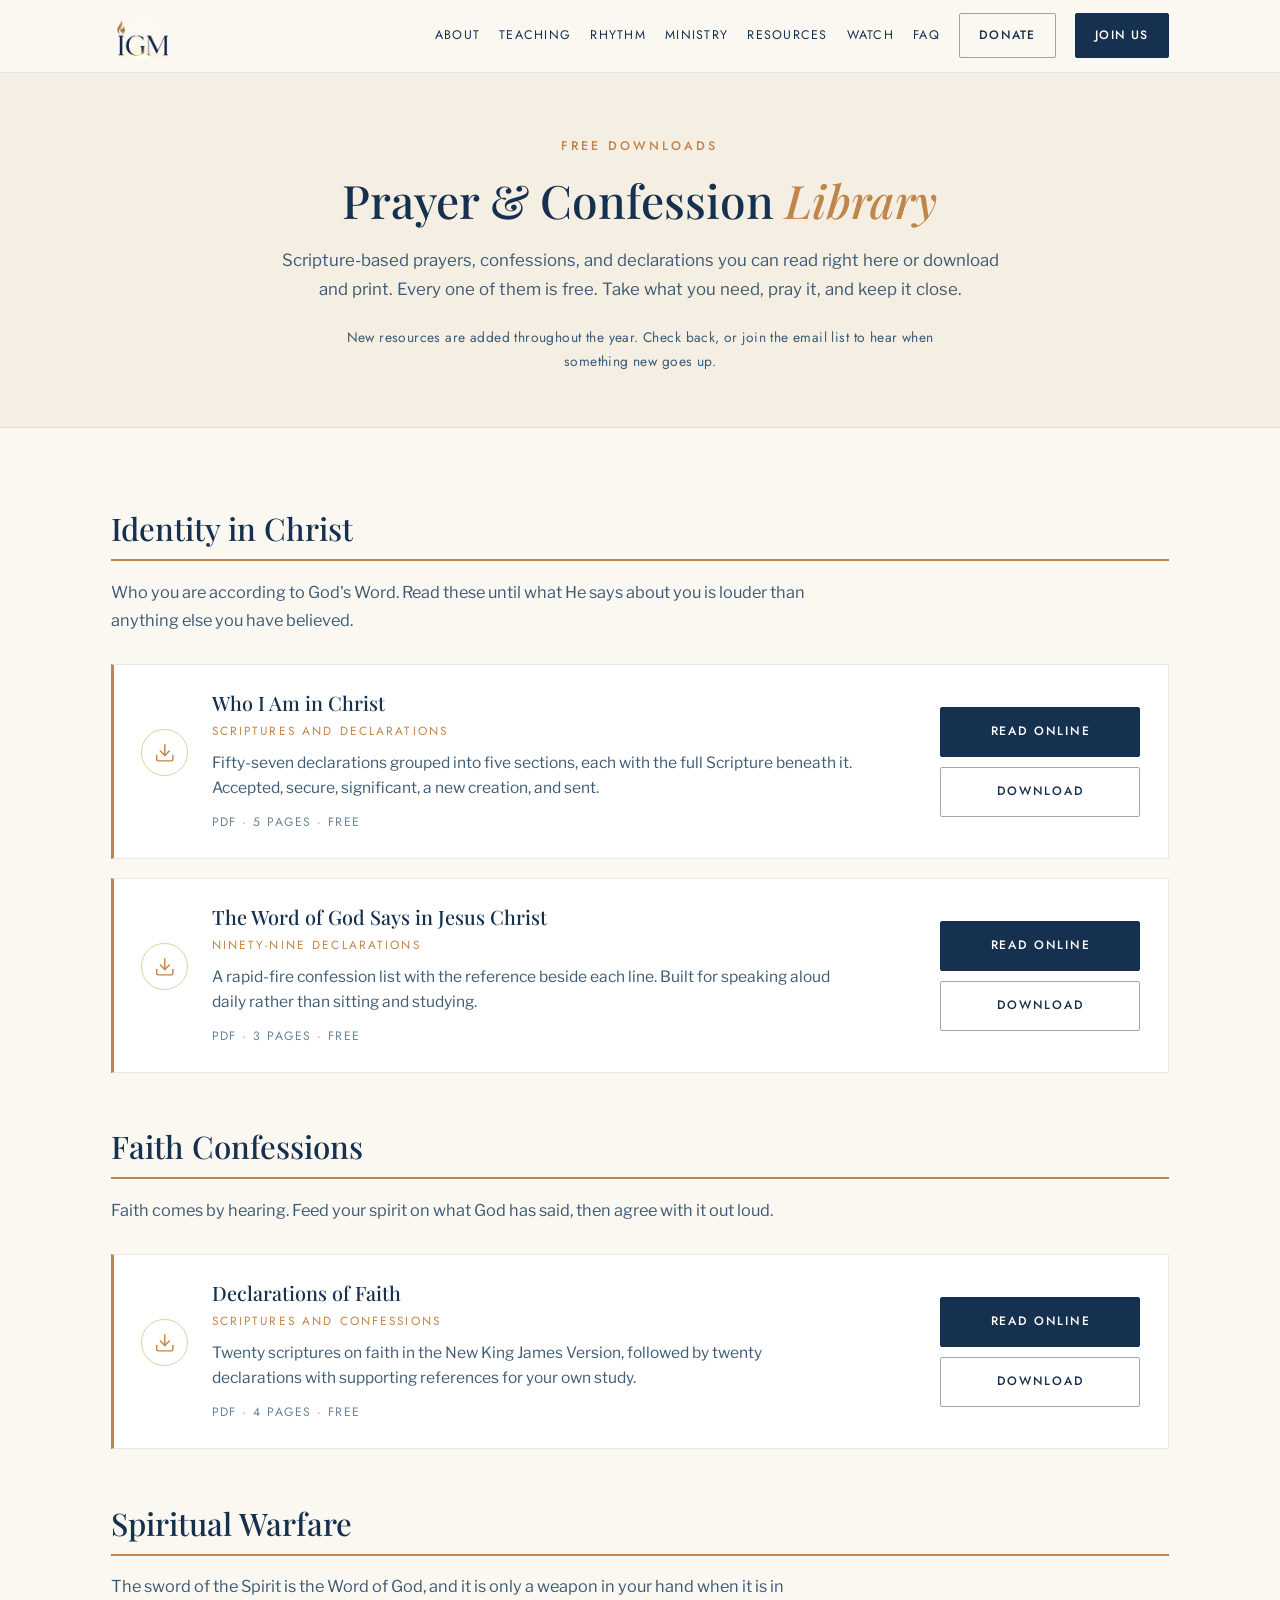
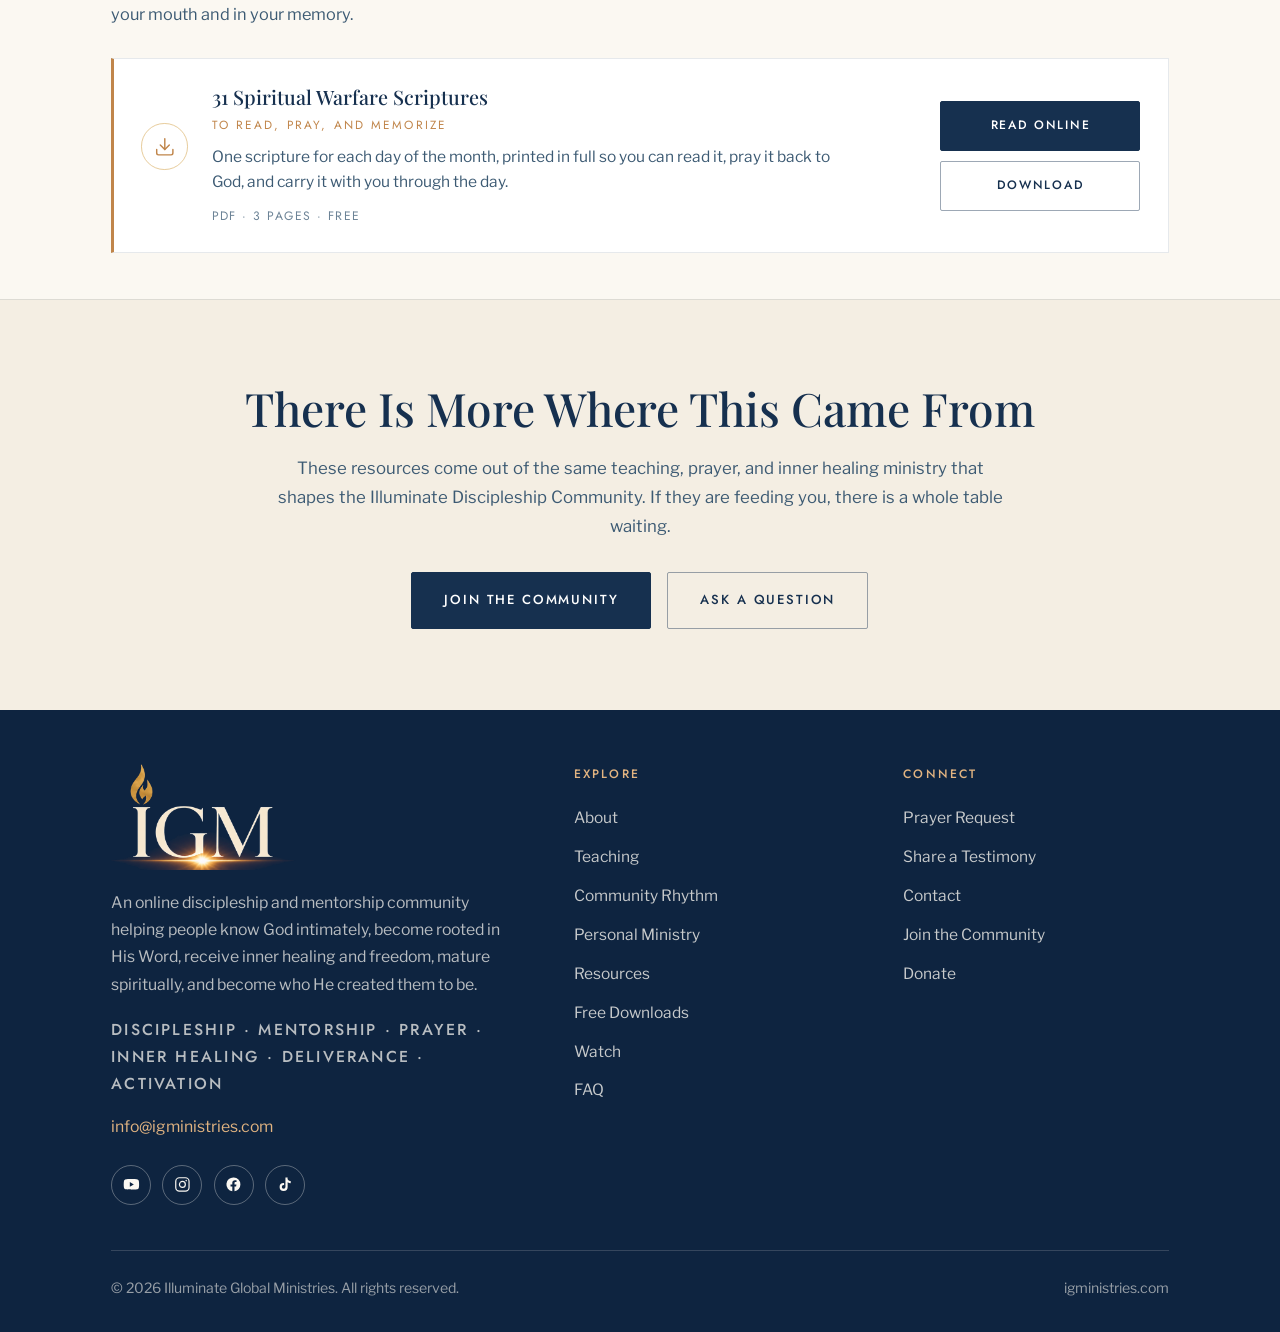
==== resources.html @ cb5f67dc "Add files via upload" ====
<!DOCTYPE html>
<html lang="en">
<head>
<meta charset="utf-8">
<meta name="viewport" content="width=device-width, initial-scale=1">

<title>Free Downloads | Prayer &amp; Confession Library | Illuminate Global Ministries</title>
<meta name="description" content="Free scripture-based prayers, confessions, and declarations you can read online or download and print. Identity in Christ, faith confessions, and spiritual warfare.">
<meta name="author" content="Illuminate Global Ministries">
<link rel="canonical" href="https://igministries.com/resources.html">
<meta name="theme-color" content="#16304F">

<meta property="og:type" content="website">
<meta property="og:site_name" content="Illuminate Global Ministries">
<meta property="og:url" content="https://igministries.com/resources.html">
<meta property="og:title" content="Free Downloads | Prayer &amp; Confession Library">
<meta property="og:description" content="Free scripture-based prayers, confessions, and declarations you can read online or download and print.">
<meta property="og:image" content="https://igministries.com/assets/og-image.png">
<meta property="og:image:width" content="1200">
<meta property="og:image:height" content="630">
<meta property="og:locale" content="en_US">

<meta name="twitter:card" content="summary_large_image">
<meta name="twitter:title" content="Free Downloads | Illuminate Global Ministries">
<meta name="twitter:description" content="Free scripture-based prayers, confessions, and declarations.">
<meta name="twitter:image" content="https://igministries.com/assets/og-image.png">

<link rel="icon" href="assets/favicon.png" sizes="32x32">
<link rel="icon" href="assets/favicon-512.png" sizes="512x512">
<link rel="apple-touch-icon" href="assets/apple-touch-icon.png">

<link rel="preconnect" href="https://fonts.googleapis.com">
<link rel="preconnect" href="https://fonts.gstatic.com" crossorigin>
<link href="https://fonts.googleapis.com/css2?family=Playfair+Display:ital,wght@0,500;0,600;1,500;1,600&family=Jost:wght@400;500&family=Libre+Franklin:ital,wght@0,300;0,400;0,500;0,600;1,400&display=swap" rel="stylesheet">
<link rel="stylesheet" href="styles.css">
</head>
<body>

<!-- ===================== ICON SPRITE ===================== -->
<svg width="0" height="0" style="position:absolute" aria-hidden="true" focusable="false">
  <defs>
    <g id="i-book" fill="none" stroke="currentColor" stroke-width="1.6" stroke-linecap="round" stroke-linejoin="round">
      <path d="M2 3h6a4 4 0 0 1 4 4v14a3 3 0 0 0-3-3H2z"/><path d="M22 3h-6a4 4 0 0 0-4 4v14a3 3 0 0 1 3-3h7z"/>
    </g>
    <g id="i-users" fill="none" stroke="currentColor" stroke-width="1.6" stroke-linecap="round" stroke-linejoin="round">
      <path d="M16 21v-2a4 4 0 0 0-4-4H6a4 4 0 0 0-4 4v2"/><circle cx="9" cy="7" r="4"/>
      <path d="M22 21v-2a4 4 0 0 0-3-3.87"/><path d="M16 3.13a4 4 0 0 1 0 7.75"/>
    </g>
    <g id="i-hands" fill="none" stroke="currentColor" stroke-width="1.6" stroke-linecap="round" stroke-linejoin="round">
      <path d="M11 22V9a2 2 0 0 0-4 0v5"/><path d="M13 22V9a2 2 0 0 1 4 0v5"/>
      <path d="M7 14l-2.2 2.2a2 2 0 0 0 0 2.83L7 21"/><path d="M17 14l2.2 2.2a2 2 0 0 1 0 2.83L17 21"/>
      <path d="M12 7V2"/>
    </g>
    <g id="i-heart" fill="none" stroke="currentColor" stroke-width="1.6" stroke-linecap="round" stroke-linejoin="round">
      <path d="M19 14c1.49-1.46 3-3.21 3-5.5A5.5 5.5 0 0 0 16.5 3c-1.76 0-3 .5-4.5 2-1.5-1.5-2.74-2-4.5-2A5.5 5.5 0 0 0 2 8.5c0 2.3 1.5 4.05 3 5.5l7 7Z"/>
    </g>
    <g id="i-shield" fill="none" stroke="currentColor" stroke-width="1.6" stroke-linecap="round" stroke-linejoin="round">
      <path d="M20 13c0 5-3.5 7.5-8 9-4.5-1.5-8-4-8-9V6l8-3 8 3Z"/><path d="m9 12 2 2 4-4"/>
    </g>
    <g id="i-spark" fill="none" stroke="currentColor" stroke-width="1.6" stroke-linecap="round" stroke-linejoin="round">
      <path d="m12 3 2.2 6.3L21 12l-6.8 2.7L12 21l-2.2-6.3L3 12l6.8-2.7z"/>
    </g>
    <g id="i-compass" fill="none" stroke="currentColor" stroke-width="1.6" stroke-linecap="round" stroke-linejoin="round">
      <circle cx="12" cy="12" r="9"/><path d="m16.2 7.8-2.1 6.4-6.4 2.1 2.1-6.4z"/>
    </g>
    <g id="i-flag" fill="none" stroke="currentColor" stroke-width="1.6" stroke-linecap="round" stroke-linejoin="round">
      <path d="M4 21V4"/><path d="M4 5h11l-1.5 3.5L15 12H4z"/>
    </g>
    <g id="i-flame" fill="none" stroke="currentColor" stroke-width="1.6" stroke-linecap="round" stroke-linejoin="round">
      <path d="M8.5 14.5A2.5 2.5 0 0 0 11 12c0-1.4-.5-2-1-3-1.1-2.1-.2-4 2-6 .5 2.5 2 4.9 4 6.5 2 1.6 3 3.5 3 5.5a7 7 0 1 1-14 0c0-1.2.4-2.3 1-3a2.5 2.5 0 0 0 2.5 2.5z"/>
    </g>
    <g id="i-ear" fill="none" stroke="currentColor" stroke-width="1.6" stroke-linecap="round" stroke-linejoin="round">
      <path d="M6 8.5a6 6 0 0 1 12 0c0 3-2 4-3 5.5-.8 1.2-.5 3-2.5 3a2.5 2.5 0 0 1-2.5-2.5"/>
      <path d="M9 9a3 3 0 1 1 5 2.2"/><path d="M6 15v4a2 2 0 0 0 2 2"/>
    </g>
    <g id="i-crown" fill="none" stroke="currentColor" stroke-width="1.6" stroke-linecap="round" stroke-linejoin="round">
      <path d="M3 7l3.5 4L12 4l5.5 7L21 7v11H3z"/>
    </g>
    <g id="i-user" fill="none" stroke="currentColor" stroke-width="1.6" stroke-linecap="round" stroke-linejoin="round">
      <circle cx="12" cy="8" r="4"/><path d="M4.5 21a7.5 7.5 0 0 1 15 0"/>
    </g>
    <g id="i-mic" fill="none" stroke="currentColor" stroke-width="1.6" stroke-linecap="round" stroke-linejoin="round">
      <rect x="9" y="2" width="6" height="11" rx="3"/><path d="M5 10v1a7 7 0 0 0 14 0v-1"/><path d="M12 19v3"/>
    </g>
    <g id="i-pray" fill="none" stroke="currentColor" stroke-width="1.6" stroke-linecap="round" stroke-linejoin="round">
      <path d="M12 4c-1.1 1.3-2 2.5-2 4v6l-2.5 2.5a1.8 1.8 0 0 0 0 2.5l1.5 1.5H12z"/>
      <path d="M12 4c1.1 1.3 2 2.5 2 4v6l2.5 2.5a1.8 1.8 0 0 1 0 2.5L15 20.5h-3z"/>
    </g>
    <g id="i-heart-bandage" fill="none" stroke="currentColor" stroke-width="1.6" stroke-linecap="round" stroke-linejoin="round">
      <path d="M19 13.5c1.4-1.4 2.9-3.1 2.9-5.3A5.4 5.4 0 0 0 16.5 2.9c-1.7 0-2.9.5-4.5 2-1.6-1.5-2.8-2-4.5-2A5.4 5.4 0 0 0 2.1 8.2c0 2.2 1.5 3.9 2.9 5.3L12 20.4z"/>
      <rect x="7.7" y="8.6" width="8.6" height="4.4" rx="2.2" transform="rotate(-45 12 10.8)"/>
      <path d="M10.6 10.1v0M13.4 11.5v0M10.6 11.9v0M13.4 9.7v0"/>
    </g>
    <g id="i-chain-break" fill="none" stroke="currentColor" stroke-width="1.6" stroke-linecap="round" stroke-linejoin="round">
      <path d="m18.6 12.4 1.7-1.7a4.4 4.4 0 0 0-6.2-6.2l-1.7 1.7"/>
      <path d="m5.4 11.6-1.7 1.7a4.4 4.4 0 0 0 6.2 6.2l1.7-1.7"/>
      <path d="m8 2 1.4 2.4M2 8l2.4 1.4M16 22l-1.4-2.4M22 16l-2.4-1.4"/>
    </g>
    <g id="i-cross" fill="none" stroke="currentColor" stroke-width="1.8" stroke-linecap="round" stroke-linejoin="round">
      <path d="M12 2.5v19"/><path d="M6.5 8.5h11"/>
    </g>
    <g id="i-medal" fill="none" stroke="currentColor" stroke-width="1.6" stroke-linecap="round" stroke-linejoin="round">
      <circle cx="12" cy="15.5" r="5.3"/>
      <path d="M8.6 10.6 6 2.2l6 3 6-3-2.6 8.4"/>
      <path d="m12 13.2.9 1.9 2 .3-1.5 1.4.4 2-1.8-1-1.8 1 .4-2L9.1 15.4l2-.3z"/>
    </g>
    <g id="i-crown-person" fill="none" stroke="currentColor" stroke-width="1.6" stroke-linecap="round" stroke-linejoin="round">
      <path d="M7.5 4 9.75 6 12 2.6 14.25 6 16.5 4v3.6h-9z"/>
      <circle cx="12" cy="12.4" r="3"/>
      <path d="M5.6 21.5a6.4 6.4 0 0 1 12.8 0"/>
    </g>
    <g id="i-megaphone" fill="none" stroke="currentColor" stroke-width="1.6" stroke-linecap="round" stroke-linejoin="round">
      <path d="M3 10.5v3a1 1 0 0 0 1 1h3l7 4V5.5l-7 4H4a1 1 0 0 0-1 1z"/>
      <path d="M17.3 9.2a4 4 0 0 1 0 5.6"/>
      <path d="M20 6.4a7.6 7.6 0 0 1 0 11.2"/>
    </g>
    <g id="i-open-book" fill="none" stroke="currentColor" stroke-width="1.6" stroke-linecap="round" stroke-linejoin="round">
      <path d="M2.2 6.6c3.1-1.6 6.6-1.6 9.8 0 3.2-1.6 6.7-1.6 9.8 0v10.8c-3.1-1.6-6.6-1.6-9.8 0-3.2-1.6-6.7-1.6-9.8 0z"/>
      <path d="M12 6.6v10.8"/>
    </g>
    <g id="i-shield-plain" fill="none" stroke="currentColor" stroke-width="1.6" stroke-linecap="round" stroke-linejoin="round">
      <path d="M20 12.5c0 5-3.5 7.5-8 9-4.5-1.5-8-4-8-9V6l8-3 8 3z"/>
    </g>
    <g id="i-scales" fill="none" stroke="currentColor" stroke-width="1.6" stroke-linecap="round" stroke-linejoin="round">
      <path d="M12 3.2v17.6"/><path d="M7.5 20.8h9"/><path d="M4 7h16"/>
      <path d="M4 7 1.6 12.6a3.4 3.4 0 0 0 4.8 0z"/>
      <path d="M20 7l2.4 5.6a3.4 3.4 0 0 1-4.8 0z"/>
    </g>
    <g id="i-target" fill="none" stroke="currentColor" stroke-width="1.6" stroke-linecap="round" stroke-linejoin="round">
      <circle cx="12" cy="12" r="9"/><circle cx="12" cy="12" r="5"/><circle cx="12" cy="12" r="1.4"/>
    </g>
    <g id="i-grapes" fill="none" stroke="currentColor" stroke-width="1.5" stroke-linecap="round" stroke-linejoin="round">
      <path d="M12 8.6V4.4"/>
      <path d="M12.2 5c1.4-1.8 3.4-2.4 5.4-2-.2 2-1.4 3.6-3.4 4"/>
      <circle cx="8.6" cy="11.2" r="2.2"/><circle cx="15.4" cy="11.2" r="2.2"/>
      <circle cx="12" cy="11.2" r="2.2"/>
      <circle cx="10.3" cy="15" r="2.2"/><circle cx="13.7" cy="15" r="2.2"/>
      <circle cx="12" cy="18.7" r="2.2"/>
    </g>
    <g id="i-hands-heart" fill="none" stroke="currentColor" stroke-width="1.6" stroke-linecap="round" stroke-linejoin="round">
      <path d="M12 11.4 9.4 8.9a1.85 1.85 0 0 1 2.6-2.6 1.85 1.85 0 0 1 2.6 2.6z"/>
      <path d="M4 12.5a2 2 0 0 1 4 0v3"/><path d="M20 12.5a2 2 0 0 0-4 0v3"/>
      <path d="M4 12.5V16a5.5 5.5 0 0 0 5.5 5.5h5A5.5 5.5 0 0 0 20 16v-3.5"/>
    </g>
    <g id="i-kneel" fill="none" stroke="currentColor" stroke-width="1.6" stroke-linecap="round" stroke-linejoin="round">
      <circle cx="9.6" cy="5.2" r="2.3"/>
      <path d="M9.6 7.5c-1.8 0-3.2 1.4-3.2 3.2v2.6"/>
      <path d="M10.2 9.9c1.8.5 3.3 1.7 4.3 3.3"/>
      <path d="M6.4 13.3c-2.1 1-3.5 2.8-4 5h18"/>
    </g>
    <g id="i-clipboard" fill="none" stroke="currentColor" stroke-width="1.6" stroke-linecap="round" stroke-linejoin="round">
      <path d="M8.6 4H6.5a2 2 0 0 0-2 2v13.5a2 2 0 0 0 2 2h11a2 2 0 0 0 2-2V6a2 2 0 0 0-2-2h-2.1"/>
      <rect x="8.6" y="2.2" width="6.8" height="3.8" rx="1.2"/>
      <path d="M8.5 11h7M8.5 14.6h7M8.5 18.2h4"/>
    </g>
    <g id="i-arrow" fill="none" stroke="currentColor" stroke-width="1.7" stroke-linecap="round" stroke-linejoin="round">
      <path d="M3 12h16"/><path d="m13 6 6 6-6 6"/>
    </g>
    <g id="i-sun" fill="none" stroke="currentColor" stroke-width="1.6" stroke-linecap="round" stroke-linejoin="round">
      <circle cx="12" cy="12" r="4"/><path d="M12 2v2M12 20v2M4.9 4.9l1.4 1.4M17.7 17.7l1.4 1.4M2 12h2M20 12h2M4.9 19.1l1.4-1.4M17.7 6.3l1.4-1.4"/>
    </g>
    <g id="i-clock" fill="none" stroke="currentColor" stroke-width="1.6" stroke-linecap="round" stroke-linejoin="round">
      <circle cx="12" cy="12" r="9"/><path d="M12 7v5l3 2"/>
    </g>
    <g id="i-eye" fill="none" stroke="currentColor" stroke-width="1.6" stroke-linecap="round" stroke-linejoin="round">
      <path d="M2 12s3.6-6.5 10-6.5S22 12 22 12s-3.6 6.5-10 6.5S2 12 2 12z"/><circle cx="12" cy="12" r="2.8"/>
    </g>
    <g id="i-leaf" fill="none" stroke="currentColor" stroke-width="1.6" stroke-linecap="round" stroke-linejoin="round">
      <path d="M11 20A7 7 0 0 1 4 13c0-6 6-10 16-10 0 10-4 16-10 16z"/><path d="M4 21c2-6 5-9 9-11"/>
    </g>
    <g id="i-hand" fill="none" stroke="currentColor" stroke-width="1.6" stroke-linecap="round" stroke-linejoin="round">
      <path d="M18 11V6.5a1.75 1.75 0 0 0-3.5 0"/><path d="M14.5 10V4.5a1.75 1.75 0 0 0-3.5 0V10"/>
      <path d="M11 10.5V6a1.75 1.75 0 0 0-3.5 0v8"/>
      <path d="M18 8.5a1.75 1.75 0 0 1 3.5 0V14a8 8 0 0 1-8 8h-1.5c-2.5 0-4-.8-5.3-2.1l-3-3a1.8 1.8 0 0 1 2.5-2.5L7.5 16"/>
    </g>
    <g id="i-download" fill="none" stroke="currentColor" stroke-width="1.6" stroke-linecap="round" stroke-linejoin="round">
      <path d="M21 15v4a2 2 0 0 1-2 2H5a2 2 0 0 1-2-2v-4"/><path d="m7 10 5 5 5-5"/><path d="M12 15V3"/>
    </g>
    <g id="i-play-square" fill="none" stroke="currentColor" stroke-width="1.6" stroke-linecap="round" stroke-linejoin="round">
      <rect x="3" y="4" width="18" height="16" rx="2"/><path d="m10 9 5 3-5 3z"/>
    </g>
    <g id="i-send" fill="none" stroke="currentColor" stroke-width="1.6" stroke-linecap="round" stroke-linejoin="round">
      <path d="m22 2-7 20-4-9-9-4z"/><path d="M22 2 11 13"/>
    </g>
    <g id="i-check" fill="none" stroke="currentColor" stroke-width="2" stroke-linecap="round" stroke-linejoin="round">
      <path d="m4 12 5 5L20 6"/>
    </g>
    <path id="i-play" d="M8 5v14l11-7z" fill="currentColor"/>
    <path id="i-youtube" fill="currentColor" d="M23 12s0-3.6-.46-5.27a2.6 2.6 0 0 0-1.83-1.84C19.05 4.4 12 4.4 12 4.4s-7.05 0-8.71.49A2.6 2.6 0 0 0 1.46 6.73 27.4 27.4 0 0 0 1 12a27.4 27.4 0 0 0 .46 5.27 2.6 2.6 0 0 0 1.83 1.84c1.66.49 8.71.49 8.71.49s7.05 0 8.71-.49a2.6 2.6 0 0 0 1.83-1.84C23 15.6 23 12 23 12zM9.75 15.5v-7l5.75 3.5z"/>
    <g id="i-instagram" fill="none" stroke="currentColor" stroke-width="1.7" stroke-linecap="round" stroke-linejoin="round">
      <rect x="2.5" y="2.5" width="19" height="19" rx="5.2"/><circle cx="12" cy="12" r="4.2"/><circle cx="17.4" cy="6.6" r="1.1" fill="currentColor" stroke="none"/>
    </g>
    <path id="i-facebook" fill="currentColor" d="M22 12a10 10 0 1 0-11.56 9.88v-6.99H7.9V12h2.54V9.8c0-2.5 1.49-3.89 3.77-3.89 1.09 0 2.24.2 2.24.2v2.46h-1.26c-1.24 0-1.63.77-1.63 1.56V12h2.78l-.45 2.89h-2.33v6.99A10 10 0 0 0 22 12z"/>
    <path id="i-tiktok" fill="currentColor" d="M16.6 2h-3.1v13.6a2.6 2.6 0 1 1-2.6-2.6c.24 0 .47.03.7.09v-3.15a5.9 5.9 0 0 0-.7-.04 5.75 5.75 0 1 0 5.75 5.75V8.9a7 7 0 0 0 4.35 1.5V7.25a4.05 4.05 0 0 1-4.4-5.25z"/>
  </defs>
</svg>

<!-- ===================== HEADER ===================== -->
<header class="site-header">
  <div class="header-inner">
    <a href="index.html"><img class="nav-mark" src="assets/igm-mark.png" alt="Illuminate Global Ministries"></a>
    <button class="nav-toggle" id="navToggle" aria-expanded="false" aria-controls="navLinks">Menu</button>
    <nav class="nav-links" id="navLinks">
      <a href="index.html#about">About</a>
      <a href="index.html#teach">Teaching</a>
      <a href="index.html#rhythm">Rhythm</a>
      <a href="index.html#personal">Ministry</a>
      <a href="index.html#resources">Resources</a>
      <a href="index.html#watch">Watch</a>
      <a href="index.html#faq">FAQ</a>
      <a class="btn btn-ghost" href="index.html#give">Donate</a>
      <a class="btn btn-solid" href="index.html#community">Join Us</a>
    </nav>
  </div>
</header>

<!-- ===================== PAGE HEAD ===================== -->
<section class="page-head">
  <div class="wrap center">
    <p class="eyebrow">Free Downloads</p>
    <h1 class="section-title">Prayer &amp; Confession <em>Library</em></h1>
    <p class="section-lead">
      Scripture-based prayers, confessions, and declarations you can read right here or
      download and print. Every one of them is free. Take what you need, pray it, and
      keep it close.
    </p>
    <p class="page-head-note">
      New resources are added throughout the year. Check back, or join the email list
      to hear when something new goes up.
    </p>
  </div>
</section>

<!-- ===================== LIBRARY ===================== -->
<section class="downloads">
  <div class="wrap">
<div class="dl-group">
  <h2 class="dl-group-title">Identity in Christ</h2>
  <p class="dl-group-lede">Who you are according to God's Word. Read these until what He says about you is louder than anything else you have believed.</p>
  <div class="dl-list">
    <article class="dl-item">
      <span class="icon"><svg viewBox="0 0 24 24"><use href="#i-download"/></svg></span>
      <div class="dl-body">
        <h3>Who I Am in Christ</h3>
        <p class="dl-sub">Scriptures and Declarations</p>
        <p class="dl-desc">Fifty-seven declarations grouped into five sections, each with the full Scripture beneath it. Accepted, secure, significant, a new creation, and sent.</p>
        <p class="dl-meta">PDF &middot; 5 pages &middot; Free</p>
      </div>
      <div class="dl-actions">
        <a class="btn btn-solid" href="assets/resources/IGM_Who_I_Am_In_Christ_2026.pdf" target="_blank" rel="noopener">Read Online</a>
        <a class="btn btn-ghost" href="assets/resources/IGM_Who_I_Am_In_Christ_2026.pdf" download>Download</a>
      </div>
    </article>
    <article class="dl-item">
      <span class="icon"><svg viewBox="0 0 24 24"><use href="#i-download"/></svg></span>
      <div class="dl-body">
        <h3>The Word of God Says in Jesus Christ</h3>
        <p class="dl-sub">Ninety-Nine Declarations</p>
        <p class="dl-desc">A rapid-fire confession list with the reference beside each line. Built for speaking aloud daily rather than sitting and studying.</p>
        <p class="dl-meta">PDF &middot; 3 pages &middot; Free</p>
      </div>
      <div class="dl-actions">
        <a class="btn btn-solid" href="assets/resources/IGM_The_Word_of_God_Says_in_Jesus_Christ_2026.pdf" target="_blank" rel="noopener">Read Online</a>
        <a class="btn btn-ghost" href="assets/resources/IGM_The_Word_of_God_Says_in_Jesus_Christ_2026.pdf" download>Download</a>
      </div>
    </article>
  </div>
</div>

<div class="dl-group">
  <h2 class="dl-group-title">Faith Confessions</h2>
  <p class="dl-group-lede">Faith comes by hearing. Feed your spirit on what God has said, then agree with it out loud.</p>
  <div class="dl-list">
    <article class="dl-item">
      <span class="icon"><svg viewBox="0 0 24 24"><use href="#i-download"/></svg></span>
      <div class="dl-body">
        <h3>Declarations of Faith</h3>
        <p class="dl-sub">Scriptures and Confessions</p>
        <p class="dl-desc">Twenty scriptures on faith in the New King James Version, followed by twenty declarations with supporting references for your own study.</p>
        <p class="dl-meta">PDF &middot; 4 pages &middot; Free</p>
      </div>
      <div class="dl-actions">
        <a class="btn btn-solid" href="assets/resources/IGM_Declarations_of_Faith_2026.pdf" target="_blank" rel="noopener">Read Online</a>
        <a class="btn btn-ghost" href="assets/resources/IGM_Declarations_of_Faith_2026.pdf" download>Download</a>
      </div>
    </article>
  </div>
</div>

<div class="dl-group">
  <h2 class="dl-group-title">Spiritual Warfare</h2>
  <p class="dl-group-lede">The sword of the Spirit is the Word of God, and it is only a weapon in your hand when it is in your mouth and in your memory.</p>
  <div class="dl-list">
    <article class="dl-item">
      <span class="icon"><svg viewBox="0 0 24 24"><use href="#i-download"/></svg></span>
      <div class="dl-body">
        <h3>31 Spiritual Warfare Scriptures</h3>
        <p class="dl-sub">To Read, Pray, and Memorize</p>
        <p class="dl-desc">One scripture for each day of the month, printed in full so you can read it, pray it back to God, and carry it with you through the day.</p>
        <p class="dl-meta">PDF &middot; 3 pages &middot; Free</p>
      </div>
      <div class="dl-actions">
        <a class="btn btn-solid" href="assets/resources/IGM_31_Spiritual_Warfare_Scriptures_2026.pdf" target="_blank" rel="noopener">Read Online</a>
        <a class="btn btn-ghost" href="assets/resources/IGM_31_Spiritual_Warfare_Scriptures_2026.pdf" download>Download</a>
      </div>
    </article>
  </div>
</div>

    <!-- ============================================================
         TO ADD A NEW RESOURCE LATER
         1. Put the PDF in  assets/resources/
         2. Copy one <article class="dl-item"> block below and paste it
            inside the <div class="dl-list"> of the group you want.
         3. Change the title, the subtitle, the description, the page
            count, and BOTH href values to your new file name.
         To start a whole new category, copy an entire
         <div class="dl-group"> block and edit its title and lede.

         <article class="dl-item">
           <span class="icon"><svg viewBox="0 0 24 24"><use href="#i-download"/></svg></span>
           <div class="dl-body">
             <h3>Title of the Resource</h3>
             <p class="dl-sub">Short subtitle</p>
             <p class="dl-desc">One or two sentences describing it.</p>
             <p class="dl-meta">PDF &middot; 4 pages &middot; Free</p>
           </div>
           <div class="dl-actions">
             <a class="btn btn-solid" href="assets/resources/YOUR_FILE.pdf" target="_blank" rel="noopener">Read Online</a>
             <a class="btn btn-ghost" href="assets/resources/YOUR_FILE.pdf" download>Download</a>
           </div>
         </article>
         ============================================================ -->

  </div>
</section>

<!-- ===================== CLOSING ===================== -->
<section class="dl-close">
  <div class="wrap center">
    <h2 class="section-title">There Is More Where This Came From</h2>
    <p class="section-lead">
      These resources come out of the same teaching, prayer, and inner healing ministry
      that shapes the Illuminate Discipleship Community. If they are feeding you, there
      is a whole table waiting.
    </p>
    <div class="cta-row">
      <a class="btn btn-solid" href="index.html#community">Join the Community</a>
      <a class="btn btn-ghost" href="index.html#connect">Ask a Question</a>
    </div>
  </div>
</section>

<footer class="site-footer">
  <div class="wrap">
    <div class="footer-grid">
      <div class="footer-about">
        <img class="footer-mark" src="assets/igm-mark-light.png" alt="Illuminate Global Ministries">
        <p>
          An online discipleship and mentorship community helping people know God intimately,
          become rooted in His Word, receive inner healing and freedom, mature spiritually, and
          become who He created them to be.
        </p>
        <p class="footer-tagline">Discipleship &middot; Mentorship &middot; Prayer &middot; Inner Healing &middot; Deliverance &middot; Activation</p>
        <p class="email"><a href="mailto:info@igministries.com">info@igministries.com</a></p>

        <div class="footer-socials">
          <a class="social" href="https://youtube.com/@illuminatewithjenniferjones" target="_blank" rel="noopener" aria-label="YouTube"><svg viewBox="0 0 24 24"><use href="#i-youtube"/></svg></a>
          <a class="social" href="https://www.instagram.com/illuminate_with_jenniferjones" target="_blank" rel="noopener" aria-label="Instagram"><svg viewBox="0 0 24 24"><use href="#i-instagram"/></svg></a>
          <a class="social" href="https://www.facebook.com/illuminatewithjenniferjones" target="_blank" rel="noopener" aria-label="Facebook"><svg viewBox="0 0 24 24"><use href="#i-facebook"/></svg></a>
          <a class="social" href="https://www.tiktok.com/@illuminate_w_jenniferj" target="_blank" rel="noopener" aria-label="TikTok"><svg viewBox="0 0 24 24"><use href="#i-tiktok"/></svg></a>
        </div>
      </div>

      <div class="footer-col">
        <h4>Explore</h4>
        <ul>
          <li><a href="index.html#about">About</a></li>
          <li><a href="index.html#teach">Teaching</a></li>
          <li><a href="index.html#rhythm">Community Rhythm</a></li>
          <li><a href="index.html#personal">Personal Ministry</a></li>
          <li><a href="index.html#resources">Resources</a></li>
          <li><a href="resources.html">Free Downloads</a></li>
          <li><a href="index.html#watch">Watch</a></li>
          <li><a href="index.html#faq">FAQ</a></li>
        </ul>
      </div>

      <div class="footer-col">
        <h4>Connect</h4>
        <ul>
          <li><a href="index.html#connect" data-open-tab="prayer">Prayer Request</a></li>
          <li><a href="index.html#connect" data-open-tab="testimony">Share a Testimony</a></li>
          <li><a href="index.html#connect" data-open-tab="general">Contact</a></li>
          <li><a href="index.html#community">Join the Community</a></li>
          <li><a href="index.html#give">Donate</a></li>
        </ul>
      </div>
    </div>

    <div class="footer-bottom">
      <span>&copy; <span id="year">2026</span> Illuminate Global Ministries. All rights reserved.</span>
      <span>igministries.com</span>
    </div>
  </div>
</footer>

<script src="script.js"></script>
</body>
</html>
---- styles.css ----
/* ==========================================================================
   Illuminate Global Ministries
   ========================================================================== */

:root{
  /* backgrounds */
  --bg:#FBF8F2;
  --bg-alt:#F4EEE3;
  --card:#FFFFFF;

  /* brand */
  --navy:#16304F;
  --navy-deep:#0E2440;
  --slate:#3C5A73;
  /* ACCENT COLOUR. Swap the two lines below to change it everywhere.
     Alternatives to try:
       Warm bronze (current)  #C0854A  /  light #E2B481
       Antique brass          #B08D57  /  light #D9BC8C
       Copper                 #B3703E  /  light #DDA372
       Brand gold (original)  #D4A24C  /  light #EBC77E
       Deep rose gold         #BC7B5E  /  light #DFAD92                     */
  --gold:#C0854A;
  --gold-light:#E2B481;
  --gold-rule:#C0854A;

  /* type */
  --display:'Playfair Display', Georgia, serif;
  --label:'Jost', system-ui, sans-serif;
  --body:'Libre Franklin', system-ui, -apple-system, sans-serif;

  --maxw:1160px;
  --gutter:clamp(1.25rem, 4vw, 3.25rem);
}

*{box-sizing:border-box;margin:0;padding:0}
html{scroll-behavior:smooth}
body{
  background:var(--bg);
  color:var(--navy);
  font-family:var(--body);
  font-size:17.5px;
  font-weight:400;
  line-height:1.72;
  -webkit-font-smoothing:antialiased;
}
img{max-width:100%;display:block}
a{color:inherit}
svg{display:block}

.wrap{max-width:var(--maxw);margin:0 auto;padding-inline:var(--gutter)}
section{padding:clamp(4rem,9vh,6.5rem) 0}
.center{text-align:center}
.center .section-lead,.center .prose{margin-inline:auto}

/* ---------- shared type ---------- */
.eyebrow{
  font-family:var(--label);font-weight:500;
  font-size:.78rem;letter-spacing:.24em;text-transform:uppercase;
  color:var(--gold);margin-bottom:1rem;
}
.section-title{
  font-family:var(--display);font-weight:500;
  font-size:clamp(2.05rem,3.6vw,2.9rem);line-height:1.2;color:var(--navy);
}
.section-title em{font-style:italic;color:var(--gold)}
.section-lead{
  margin-top:1.1rem;max-width:46rem;
  color:var(--slate);font-size:1.05rem;
}
.prose{max-width:46rem}
.prose p{color:var(--slate);margin-top:1.1rem}

/* ---------- buttons ---------- */
.btn{
  display:inline-block;font-family:var(--label);font-weight:500;
  font-size:.82rem;letter-spacing:.14em;text-transform:uppercase;
  text-decoration:none;padding:1rem 2rem;border-radius:2px;cursor:pointer;
  transition:background .22s,color .22s,border-color .22s;
}
.btn-solid{background:var(--navy);color:#fff;border:1px solid var(--navy)}
.btn-solid:hover{background:var(--navy-deep);border-color:var(--navy-deep)}
.btn-ghost{color:var(--navy);border:1px solid rgba(22,48,79,.42);background:transparent}
.btn-ghost:hover{border-color:var(--navy);background:rgba(22,48,79,.05)}
.btn-light{background:#FBF8F2;color:var(--navy);border:1px solid #FBF8F2}
.btn-light:hover{background:var(--gold-light);border-color:var(--gold-light)}
.btn-outline-light{color:#FBF8F2;border:1px solid rgba(251,248,242,.5);background:transparent}
.btn-outline-light:hover{border-color:var(--gold-light);color:var(--gold-light)}
.btn-block{display:block;width:100%;text-align:center}
.cta-row{display:flex;flex-wrap:wrap;gap:1rem;margin-top:2rem}
.center .cta-row,.mission .cta-row,.give .cta-row,.healing .cta-row{justify-content:center}

/* ---------- icon chip ---------- */
.icon{
  width:2.9rem;height:2.9rem;border-radius:50%;
  display:flex;align-items:center;justify-content:center;
  border:1px solid rgba(212,162,76,.55);
  color:var(--gold);margin-bottom:1.15rem;flex:none;
}
.icon svg{width:1.35rem;height:1.35rem}
.on-navy .icon{border-color:rgba(235,199,126,.5);color:var(--gold-light)}

/* ==========================================================================
   HEADER
   ========================================================================== */
.site-header{
  position:sticky;top:0;z-index:60;
  background:rgba(251,248,242,.94);
  backdrop-filter:blur(10px);
  border-bottom:1px solid rgba(22,48,79,.09);
}
.header-inner{
  display:flex;align-items:center;gap:1.5rem;
  max-width:var(--maxw);margin:0 auto;padding:.8rem var(--gutter);
}
.nav-mark{height:46px;width:auto;flex:none}
.nav-links{
  display:flex;align-items:center;gap:clamp(.7rem,1.5vw,1.3rem);
  margin-left:auto;font-family:var(--label);font-weight:400;
  font-size:.78rem;letter-spacing:.1em;text-transform:uppercase;
}
.nav-links a:not(.btn){color:var(--navy);text-decoration:none;transition:color .2s}
.nav-links a:not(.btn):hover{color:var(--gold)}
.nav-links .btn{padding:.68rem 1.2rem;font-size:.76rem;letter-spacing:.1em}
.nav-toggle{
  display:none;margin-left:auto;background:none;
  border:1px solid rgba(22,48,79,.3);border-radius:2px;padding:.55rem .8rem;
  cursor:pointer;font-family:var(--label);font-size:.76rem;letter-spacing:.12em;
  text-transform:uppercase;color:var(--navy);
}

/* ==========================================================================
   HERO  (animated light)
   ========================================================================== */
.hero{
  position:relative;overflow:hidden;
  padding:clamp(2.5rem,6vh,4.5rem) 0 clamp(4rem,9vh,6rem);
  background:radial-gradient(125% 95% at 50% -8%, #FFFDF8 0%, #FCF8F0 30%, #F7F0E4 58%, #F1E8D8 100%);
}
/* slowly rotating ray fan.
   translate3d and will-change push this onto the phone's graphics chip.
   Without them mobile browsers render the rays but stop animating them. */
.hero .rays{
  position:absolute;top:-45vh;left:50%;
  width:210vw;height:210vw;
  transform:translate3d(-50%,0,0);
  transform-origin:50% 20%;
  backface-visibility:hidden;
  will-change:transform;
  background:repeating-conic-gradient(from 182deg at 50% 20%,
    rgba(255,255,255,.85) 0deg 1.7deg,
    rgba(255,255,255,0) 1.7deg 7deg);
  -webkit-mask-image:radial-gradient(closest-side at 50% 20%, #000 5%, rgba(0,0,0,.5) 32%, transparent 70%);
  mask-image:radial-gradient(closest-side at 50% 20%, #000 5%, rgba(0,0,0,.5) 32%, transparent 70%);
  pointer-events:none;
  animation:sweep 70s linear infinite;
}
/* second, slower fan drifting the other way for a shimmer effect */
.hero .rays.two{
  background:repeating-conic-gradient(from 180deg at 50% 20%,
    rgba(255,255,255,.5) 0deg 1.1deg,
    rgba(255,255,255,0) 1.1deg 9deg);
  animation:sweep-back 110s linear infinite;
  opacity:.75;
}
.hero .glow{
  position:absolute;inset:0;pointer-events:none;
  background:radial-gradient(58% 42% at 50% 24%, rgba(255,255,255,.65), transparent 72%);
  will-change:opacity;
  animation:breathe 9s ease-in-out infinite;
}
@keyframes sweep{
  from{transform:translate3d(-50%,0,0) rotate(0deg)}
  to{transform:translate3d(-50%,0,0) rotate(360deg)}
}
@keyframes sweep-back{
  from{transform:translate3d(-50%,0,0) rotate(360deg)}
  to{transform:translate3d(-50%,0,0) rotate(0deg)}
}
@keyframes breathe{0%,100%{opacity:.62}50%{opacity:1}}

.hero-inner{position:relative;z-index:2;display:flex;flex-direction:column;align-items:center;text-align:center}
.hero-logo{width:min(420px,64vw);margin-bottom:clamp(1.2rem,3vh,1.8rem)}
.hero .tagline{
  font-family:var(--display);font-style:italic;
  font-size:clamp(1.05rem,1.9vw,1.35rem);
  color:var(--gold);
  margin:0 0 1.4rem;
}
.hero h1{
  font-family:var(--display);font-weight:500;
  font-size:clamp(2.1rem,4.7vw,3.45rem);line-height:1.16;color:var(--navy);
}
.hero h1 .line2{display:block;font-style:italic;color:var(--gold)}
.hero-lede{margin-top:1.35rem;max-width:41rem;font-size:1.05rem;color:var(--slate)}
.hero-lede + .hero-lede{margin-top:1rem}

/* ==========================================================================
   MISSION
   ========================================================================== */
.mission{
  background:radial-gradient(120% 90% at 50% 0%, #24466E 0%, #16304F 55%, #0F2440 100%);
  color:#FBF8F2;text-align:center;
}
.mission .section-title{color:#FBF8F2}
.mission .eyebrow{color:var(--gold-light)}
.mission p{color:rgba(251,248,242,.84);margin-top:1.2rem;max-width:48rem;margin-inline:auto}
.mission-pull{
  margin:2.6rem auto 0;max-width:44rem;padding:1.8rem 1.5rem;
  border-top:1px solid rgba(212,162,76,.5);
  border-bottom:1px solid rgba(212,162,76,.5);
  font-family:var(--display);font-style:italic;
  font-size:clamp(1.18rem,2vw,1.45rem);line-height:1.55;color:#FBF8F2;
}

/* ==========================================================================
   COMMUNITY  ($27 card)
   ========================================================================== */
.community{background:var(--bg-alt)}
.price-card{
  max-width:34rem;margin:2.8rem auto 0;
  background:radial-gradient(120% 100% at 50% 0%, #22436A 0%, #16304F 60%, #102743 100%);
  border:1px solid rgba(212,162,76,.4);
  padding:clamp(2rem,4vw,2.9rem);
  text-align:center;color:#FBF8F2;
}
.pill{
  display:inline-block;
  font-family:var(--label);font-weight:500;
  font-size:.7rem;letter-spacing:.22em;text-transform:uppercase;
  color:var(--gold-light);border:1px solid rgba(235,199,126,.55);
  padding:.42rem 1rem;border-radius:2px;margin-bottom:1.6rem;
}
.price{
  font-family:var(--display);font-weight:500;
  font-size:clamp(3rem,7vw,4.2rem);line-height:1;color:#fff;
}
.price .per{
  font-family:var(--label);font-weight:500;font-size:.76rem;
  letter-spacing:.2em;text-transform:uppercase;color:var(--gold-light);
  margin-left:.6rem;vertical-align:middle;
}
.price-card > p{color:rgba(251,248,242,.82);margin-top:1.2rem;font-size:1rem}
.price-card > p.price-after{
  font-family:var(--label);font-weight:500;
  font-size:.84rem;line-height:1.65;letter-spacing:.03em;
  color:var(--gold-light);margin-top:.9rem;
  max-width:26rem;margin-left:auto;margin-right:auto;
}
.price-list{list-style:none;margin:1.9rem 0;text-align:left}
.price-list li{
  display:flex;gap:.85rem;align-items:flex-start;
  padding:.72rem 0;border-bottom:1px solid rgba(251,248,242,.16);
  color:rgba(251,248,242,.9);font-size:.98rem;
}
.price-list li:last-child{border-bottom:0}
.price-note{
  color:rgba(251,248,242,.82);font-size:.95rem;line-height:1.65;
  margin:0 0 1.6rem;padding:1rem 1.1rem;text-align:left;
  background:rgba(251,248,242,.06);border-left:2px solid var(--gold-light);border-radius:2px;
}
.price-note strong{color:var(--gold-light);font-weight:600}
.price-list svg{width:1.05rem;height:1.05rem;color:var(--gold-light);flex:none;margin-top:.32rem}

/* ==========================================================================
   ABOUT
   ========================================================================== */
.about{background:var(--bg)}
.about-grid{display:grid;grid-template-columns:1.35fr 1fr;gap:clamp(2.5rem,6vw,4.5rem);align-items:start}
.about-body p{color:var(--slate)}
.about-body p + p{margin-top:1.15rem}
.about-card{
  background:var(--card);border:1px solid rgba(22,48,79,.1);
  border-left:3px solid var(--gold-rule);padding:clamp(1.8rem,3.5vw,2.4rem);
  box-shadow:0 8px 24px rgba(22,48,79,.05);
}
.about-card .big{
  font-family:var(--display);font-weight:500;font-size:1.5rem;
  line-height:1.32;color:var(--navy);margin-bottom:1rem;
}
.about-card p{color:var(--slate);font-size:1rem}

/* ==========================================================================
   FOUNDATION
   ========================================================================== */
.foundation{background:var(--navy-deep);color:#FBF8F2}
.foundation .section-title{color:#FBF8F2}
.foundation .eyebrow{color:var(--gold-light)}
.foundation p{color:rgba(251,248,242,.8);margin-top:1.15rem}
.foundation-grid{display:grid;grid-template-columns:1.35fr 1fr;gap:clamp(2.5rem,6vw,4.5rem);align-items:center}
.verse-block{border-left:3px solid var(--gold-light);padding:1.5rem 0 1.5rem 1.8rem}
.verse-block blockquote{
  font-family:var(--display);font-style:italic;
  font-size:clamp(1.1rem,1.9vw,1.35rem);line-height:1.55;color:#FBF8F2;
}
.verse-block cite{
  display:block;margin-top:1rem;font-style:normal;
  font-family:var(--label);font-weight:500;font-size:.76rem;letter-spacing:.18em;
  text-transform:uppercase;color:var(--gold-light);
}

/* ==========================================================================
   CARD GRIDS  (equip / values / resources / services)
   ========================================================================== */
.equip{background:var(--bg)}
.grid-4{display:grid;grid-template-columns:repeat(4,1fr);gap:clamp(1rem,2.2vw,1.5rem);margin-top:3rem}
.grid-3{display:grid;grid-template-columns:repeat(3,1fr);gap:clamp(1.3rem,2.6vw,2rem);margin-top:3rem}
.grid-2{display:grid;grid-template-columns:repeat(2,1fr);gap:clamp(1.3rem,2.6vw,2rem);margin-top:3rem}

.card{
  background:var(--card);
  border:1px solid rgba(22,48,79,.1);
  border-top:3px solid var(--gold-rule);
  padding:1.8rem 1.5rem;
  display:flex;flex-direction:column;
  transition:transform .22s, box-shadow .22s;
}
.card:hover{transform:translateY(-3px);box-shadow:0 14px 30px rgba(22,48,79,.09)}
.card h3{font-family:var(--display);font-weight:500;font-size:1.2rem;margin-bottom:.5rem;line-height:1.32}
.card p{color:var(--slate);font-size:.98rem;line-height:1.62}
.card .btn{margin-top:auto;align-self:center;text-align:center}
.card ul{list-style:none;margin:.3rem 0 1.3rem}
.card li{
  position:relative;padding-left:1.15rem;margin-bottom:.42rem;
  color:var(--slate);font-size:.95rem;
}
.card li::before{content:"";position:absolute;left:0;top:.66em;width:6px;height:6px;background:var(--gold);border-radius:50%}

/* ==========================================================================
   HEALING & FREEDOM (navy feature)
   ========================================================================== */
.healing{
  background:radial-gradient(120% 100% at 50% 0%, #1F3F64 0%, #16304F 55%, #0E2440 100%);
  color:#FBF8F2;text-align:center;
}
.healing .section-title{color:#FBF8F2}
.healing .eyebrow{color:var(--gold-light)}
.healing .prose p{color:rgba(251,248,242,.82)}

/* ==========================================================================
   WHAT WE TEACH
   ========================================================================== */
.teach{background:var(--bg)}
.topic{
  background:var(--card);
  border:1px solid rgba(22,48,79,.09);
  padding:1.6rem 1.4rem;
  transition:transform .22s, box-shadow .22s;
}
.topic:hover{transform:translateY(-3px);box-shadow:0 12px 26px rgba(22,48,79,.08)}
.topic .icon{width:2.4rem;height:2.4rem;margin-bottom:.95rem}
.topic .icon svg{width:1.15rem;height:1.15rem}
.topic h3{font-family:var(--display);font-weight:500;font-size:1.1rem;margin-bottom:.4rem;line-height:1.32}
.topic p{color:var(--slate);font-size:.94rem;line-height:1.6}

/* ==========================================================================
   COMMUNITY RHYTHM
   ========================================================================== */
.rhythm{background:var(--bg-alt)}
.platform-note{
  max-width:46rem;margin:2rem auto 0;
  background:var(--card);border:1px solid rgba(22,48,79,.1);
  border-left:3px solid var(--gold-rule);
  padding:1.3rem 1.6rem;text-align:left;
  color:var(--slate);font-size:1rem;
}
.platform-note strong{color:var(--navy);font-weight:600}
.schedule{margin-top:2.6rem;border-top:1px solid rgba(22,48,79,.14)}
.slot{
  display:grid;grid-template-columns:16.5rem 1fr;gap:clamp(1rem,3vw,2.5rem);
  padding:1.55rem 0;border-bottom:1px solid rgba(22,48,79,.14);align-items:baseline;
}
.slot-when{
  font-family:var(--label);font-weight:500;font-size:.78rem;letter-spacing:.12em;
  text-transform:uppercase;color:var(--gold);line-height:1.6;
}
.slot h3{font-family:var(--display);font-weight:500;font-size:1.26rem;margin-bottom:.3rem}
.slot p{color:var(--slate);font-size:.99rem}
.slot .where{
  display:inline-block;margin-top:.5rem;
  font-family:var(--label);font-size:.7rem;letter-spacing:.14em;text-transform:uppercase;
  color:var(--navy);background:rgba(212,162,76,.18);
  border:1px solid rgba(212,162,76,.45);
  padding:.28rem .7rem;border-radius:2px;
}

.special{
  max-width:52rem;margin:clamp(3rem,6vh,4.5rem) auto 0;
  background:var(--card);
  border:1px solid rgba(22,48,79,.12);
  border-top:3px solid var(--gold-rule);
  padding:clamp(2rem,4vw,3rem);
  text-align:center;
  box-shadow:0 14px 34px rgba(22,48,79,.07);
}
.special h3{
  font-family:var(--display);font-weight:500;
  font-size:clamp(1.6rem,3vw,2.2rem);line-height:1.22;color:var(--navy);
}
.special h3 em{font-style:italic;color:var(--gold)}
.special-lead{
  margin:1.1rem auto 0;max-width:36rem;color:var(--slate);font-size:1.02rem;
}
.special-dates{
  display:grid;grid-template-columns:repeat(2,1fr);
  gap:clamp(1rem,2.5vw,1.6rem);margin:2.2rem 0;
}
.date-card{
  background:var(--bg-alt);
  border:1px solid rgba(22,48,79,.1);
  border-top:2px solid var(--gold-rule);
  padding:1.6rem 1.4rem;text-align:left;
}
.date-card .when{
  font-family:var(--label);font-weight:500;font-size:.76rem;letter-spacing:.14em;
  text-transform:uppercase;color:var(--gold);margin-bottom:.5rem;
}
.date-card h4{font-family:var(--display);font-weight:500;font-size:1.22rem;margin-bottom:.4rem;line-height:1.3}
.date-card p{color:var(--slate);font-size:.97rem}
.date-card .soon{
  display:inline-block;margin-top:.9rem;
  font-family:var(--label);font-size:.68rem;letter-spacing:.16em;text-transform:uppercase;
  color:var(--slate);border:1px solid rgba(60,90,115,.35);
  padding:.26rem .65rem;border-radius:2px;
}

/* ==========================================================================
   PERSONAL MINISTRY
   ========================================================================== */
.personal{background:var(--bg)}
.service{
  background:var(--card);
  border:1px solid rgba(22,48,79,.1);
  border-top:3px solid var(--navy);
  padding:clamp(1.8rem,3vw,2.2rem);
  display:flex;flex-direction:column;
}
.service .kicker{
  font-family:var(--label);font-weight:500;font-size:.72rem;letter-spacing:.18em;
  text-transform:uppercase;color:var(--gold);margin-bottom:.7rem;
}
.service h3{font-family:var(--display);font-weight:500;font-size:1.38rem;margin-bottom:.55rem;line-height:1.28}
.service .sub{
  font-family:var(--display);font-style:italic;font-size:1.05rem;
  color:var(--navy);margin-bottom:.85rem;line-height:1.45;
}
.service p{color:var(--slate);font-size:.98rem;margin-bottom:.95rem}
.service .aside{
  border-left:2px solid var(--gold-rule);padding-left:.9rem;
  font-style:italic;color:var(--slate);font-size:.93rem;margin-bottom:1.5rem;
}
.service .btn{margin-top:auto;align-self:stretch;text-align:center}

/* ==========================================================================
   VALUES
   ========================================================================== */
.values{background:var(--bg-alt)}
.value{
  background:var(--card);
  border:1px solid rgba(22,48,79,.1);
  border-top:3px solid var(--gold-rule);
  padding:1.8rem 1.6rem;
}
.value h3{font-family:var(--display);font-weight:500;font-size:1.22rem;margin-bottom:.45rem}
.value p{color:var(--slate);font-size:.98rem}

/* ==========================================================================
   RESOURCES
   ========================================================================== */
.resources{background:var(--bg)}
.res-tag{
  display:inline-block;align-self:flex-start;margin-bottom:.7rem;
  font-family:var(--label);font-weight:500;font-size:.68rem;letter-spacing:.18em;
  text-transform:uppercase;color:var(--gold);
}
.res-tag.soon{color:var(--slate);border:1px solid rgba(60,90,115,.4);padding:.25rem .6rem;border-radius:2px}

/* ==========================================================================
   FOUNDER
   ========================================================================== */
.founder{background:var(--bg-alt)}
.founder-grid{display:grid;grid-template-columns:.8fr 1.2fr;gap:clamp(2.5rem,6vw,4.5rem);align-items:start}
.portrait{margin:0;position:sticky;top:7rem}
.portrait img{
  width:100%;aspect-ratio:4/5;object-fit:cover;
  border:1px solid rgba(22,48,79,.14);
  box-shadow:0 18px 40px rgba(22,48,79,.12);
}
.portrait::after{
  content:"";position:absolute;left:-14px;top:-14px;
  width:70px;height:70px;
  border-left:2px solid var(--gold-rule);border-top:2px solid var(--gold-rule);
  pointer-events:none;
}
.founder p{color:var(--slate)}
.founder p + p{margin-top:1.1rem}

/* ==========================================================================
   WATCH
   ========================================================================== */
.watch{background:var(--navy);color:#FBF8F2}
.watch .section-title{color:#FBF8F2}
.watch .eyebrow{color:var(--gold-light)}
.watch p{color:rgba(251,248,242,.82)}
.watch-lead{
  margin:1.2rem auto 0;max-width:40rem;
  color:rgba(251,248,242,.82);font-size:1.05rem;
}
.socials{display:flex;flex-wrap:wrap;justify-content:center;gap:.9rem;margin-top:2.2rem}
.social{
  width:3rem;height:3rem;border-radius:50%;
  display:flex;align-items:center;justify-content:center;
  border:1px solid rgba(251,248,242,.32);color:#FBF8F2;
  text-decoration:none;transition:border-color .22s,color .22s,background .22s,transform .22s;
}
.social:hover{border-color:var(--gold-light);color:var(--gold-light);background:rgba(235,199,126,.1);transform:translateY(-2px)}
.social svg{width:1.25rem;height:1.25rem}

/* ==========================================================================
   FAQ
   ========================================================================== */
.faq{background:var(--bg-alt)}
#faqBody[hidden]{display:none}
.faq-group{max-width:52rem;margin:2.6rem auto 0}
.faq-group + .faq-group{margin-top:3rem}
.faq-group > h3{
  font-family:var(--label);font-weight:500;font-size:.78rem;letter-spacing:.2em;
  text-transform:uppercase;color:var(--gold);
  padding-bottom:.9rem;border-bottom:1px solid rgba(212,162,76,.5);
}
.faq-item{border-bottom:1px solid rgba(22,48,79,.15)}
.faq-q{
  width:100%;display:flex;align-items:flex-start;gap:1rem;
  background:none;border:0;cursor:pointer;text-align:left;
  padding:1.25rem 0;color:var(--navy);
  font-family:var(--display);font-weight:500;font-size:1.08rem;line-height:1.42;
  transition:color .2s;
}
.faq-q:hover{color:var(--gold)}
.faq-q .sign{flex:none;margin-left:auto;width:1.05rem;height:1.05rem;position:relative;margin-top:.4rem}
.faq-q .sign::before,.faq-q .sign::after{
  content:"";position:absolute;left:0;top:50%;
  width:100%;height:1.6px;background:var(--gold);transition:transform .25s;
}
.faq-q .sign::after{transform:rotate(90deg)}
.faq-q[aria-expanded="true"] .sign::after{transform:rotate(0deg)}
.faq-a{display:none;padding:0 2.5rem 1.4rem 0}
.faq-a.open{display:block}
.faq-a p{color:var(--slate);font-size:1rem}
.faq-a p + p{margin-top:.85rem}
.faq-a ul{list-style:none;margin-top:.75rem}
.faq-a li{position:relative;padding-left:1.15rem;margin-bottom:.38rem;color:var(--slate);font-size:.98rem}
.faq-a li::before{content:"";position:absolute;left:0;top:.66em;width:6px;height:6px;background:var(--gold);border-radius:50%}
.faq-a strong{font-weight:600;color:var(--navy)}

/* ==========================================================================
   CONNECT
   ========================================================================== */
.connect{background:var(--bg)}
.connect-grid{
  display:grid;grid-template-columns:.85fr 1.15fr;
  gap:clamp(2rem,4.5vw,3.5rem);
  margin-top:3rem;align-items:start;
}
.connect-menu{display:flex;flex-direction:column;border-top:1px solid rgba(22,48,79,.16)}
.cmenu{
  display:block;width:100%;text-align:left;cursor:pointer;
  background:none;border:0;border-bottom:1px solid rgba(22,48,79,.16);
  border-left:2px solid transparent;
  padding:1.15rem 1.1rem;
  transition:background .2s,border-color .2s;
}
.cmenu:hover{background:rgba(22,48,79,.04)}
.cmenu .cm-title{
  display:block;font-family:var(--label);font-weight:500;
  font-size:.84rem;letter-spacing:.13em;text-transform:uppercase;color:var(--navy);
}
.cmenu .cm-sub{
  display:block;margin-top:.3rem;
  font-size:.92rem;color:var(--slate);line-height:1.5;
}
.cmenu[aria-selected="true"]{
  background:var(--card);border-left-color:var(--gold-rule);
}
.cmenu[aria-selected="true"] .cm-title{color:var(--gold)}
.connect-forms{
  background:var(--card);
  border:1px solid rgba(22,48,79,.12);
  padding:clamp(1.7rem,3.5vw,2.5rem);
}
.panel{display:none}
.panel.active{display:block}
.panel > p.intro{
  color:var(--slate);margin-bottom:1.8rem;font-size:1rem;
  padding-bottom:1.4rem;border-bottom:1px solid rgba(22,48,79,.12);
}
.field{margin-bottom:1.25rem}
.field label{
  display:block;font-family:var(--label);font-weight:500;font-size:.74rem;letter-spacing:.14em;
  text-transform:uppercase;color:var(--navy);margin-bottom:.5rem;
}
.field input,.field select,.field textarea{
  width:100%;font-family:var(--body);font-size:1rem;color:var(--navy);
  background:var(--card);border:1px solid rgba(22,48,79,.28);border-radius:2px;padding:.85rem .95rem;
}
.field textarea{min-height:150px;resize:vertical}
.field input:focus,.field select:focus,.field textarea:focus{outline:2px solid var(--gold);outline-offset:1px;border-color:transparent}
.check{display:flex;align-items:flex-start;gap:.65rem;margin-bottom:1.25rem;color:var(--slate);font-size:.97rem}
.check input{width:1.05rem;height:1.05rem;margin-top:.3rem;flex:none;accent-color:var(--navy)}
.form-note{margin-top:1rem;font-size:.92rem;color:var(--slate)}
.form-status{margin-top:1.1rem;font-size:.98rem;line-height:1.6}
.form-status:empty{display:none}
.form-status.success{
  color:var(--navy);background:rgba(192,133,74,.1);
  border-left:3px solid var(--gold-rule);padding:.95rem 1.1rem;
}
.form-status.error{
  color:#8A3B2A;background:rgba(138,59,42,.07);
  border-left:3px solid #8A3B2A;padding:.95rem 1.1rem;
}
.hp{
  position:absolute!important;left:-9999px;
  width:1px;height:1px;opacity:0;pointer-events:none;
}
[data-send][disabled]{opacity:.6;cursor:default}

/* ==========================================================================
   GIVE
   ========================================================================== */
.give{
  background:radial-gradient(120% 90% at 50% 0%, #24466E 0%, #16304F 55%, #0E2440 100%);
  color:#FBF8F2;text-align:center;
}
.give .section-title{color:#FBF8F2}
.give .eyebrow{color:var(--gold-light)}
.give .section-lead{color:rgba(251,248,242,.84);margin-inline:auto}
.give-note{margin-top:1.8rem;font-size:.94rem;color:rgba(251,248,242,.66)}

/* ==========================================================================
   FOOTER
   ========================================================================== */
.site-footer{background:var(--navy-deep);color:rgba(251,248,242,.78);padding:clamp(3rem,6vh,4.5rem) 0 2rem}
.footer-grid{display:grid;grid-template-columns:1.5fr 1fr 1fr;gap:clamp(2rem,5vw,4rem)}
.footer-mark{width:185px;margin-bottom:1.2rem}
.footer-about p{font-size:.99rem;color:rgba(251,248,242,.72);max-width:27rem}
.footer-tagline{
  margin-top:1.1rem;font-family:var(--label);font-weight:500;
  font-size:.74rem;letter-spacing:.14em;text-transform:uppercase;color:var(--gold-light);
}
.footer-about .email{margin-top:1rem}
.footer-about .email a{color:var(--gold-light);text-decoration:none}
.footer-col h4{
  font-family:var(--label);font-weight:500;font-size:.76rem;letter-spacing:.18em;
  text-transform:uppercase;color:var(--gold-light);margin-bottom:1.1rem;
}
.footer-col ul{list-style:none}
.footer-col li{margin-bottom:.55rem}
.footer-col a{color:rgba(251,248,242,.78);text-decoration:none;font-size:.97rem;transition:color .2s}
.footer-col a:hover{color:var(--gold-light)}
.footer-socials{display:flex;gap:.7rem;margin-top:1.5rem}
.footer-socials .social{width:2.5rem;height:2.5rem}
.footer-socials .social svg{width:1.05rem;height:1.05rem}
.footer-bottom{
  margin-top:clamp(2.5rem,5vh,3.5rem);padding-top:1.6rem;
  border-top:1px solid rgba(251,248,242,.16);
  display:flex;flex-wrap:wrap;gap:1rem;justify-content:space-between;
  font-size:.88rem;color:rgba(251,248,242,.58);
}

/* ==========================================================================
   RESPONSIVE
   ========================================================================== */
@media (max-width:1060px){
  .grid-4{grid-template-columns:repeat(2,1fr)}
  .grid-3{grid-template-columns:repeat(2,1fr)}
  .about-grid,.foundation-grid{grid-template-columns:1fr}
  .footer-grid{grid-template-columns:1fr 1fr}
  .connect-grid{grid-template-columns:1fr;gap:1.5rem}
  /* tighter menu on small screens so the form is not pushed so far down */
  .cmenu{padding:.85rem .9rem}
  .cmenu .cm-sub{font-size:.86rem;margin-top:.2rem}
  .special-dates{grid-template-columns:1fr}
  .founder-grid{grid-template-columns:1fr}
  /* single column here, so the photo must scroll with the text
     instead of sticking and letting the words run behind it */
  .portrait{position:static;max-width:26rem;margin:0 auto 2.2rem}
}
@media (max-width:900px){
  .nav-toggle{display:block}
  .nav-links{
    display:none;position:absolute;top:100%;left:0;right:0;
    flex-direction:column;align-items:stretch;gap:0;
    background:var(--bg);border-bottom:1px solid rgba(22,48,79,.12);
    padding:1rem var(--gutter) 1.6rem;
  }
  .nav-links.open{display:flex}
  .nav-links a:not(.btn){padding:.85rem 0;border-bottom:1px solid rgba(22,48,79,.08)}
  .nav-links .btn{margin-top:.9rem;text-align:center}
  .site-header{position:relative}
  .header-inner{position:relative}
  .slot{grid-template-columns:1fr;gap:.4rem}
}
/* Phones: one ray layer instead of two, a smaller surface to rotate,
   and a quicker sweep so the movement actually reads on a small screen. */
@media (max-width:820px){
  .hero .rays{
    width:150vh;height:150vh;
    animation-duration:38s;
    background:repeating-conic-gradient(from 182deg at 50% 20%,
      rgba(255,255,255,.9) 0deg 2.4deg,
      rgba(255,255,255,0) 2.4deg 9deg);
  }
  .hero .rays.two{display:none}
  .hero .glow{animation-duration:6s}
}

@media (max-width:640px){
  .grid-4,.grid-3,.grid-2{grid-template-columns:1fr}
  .footer-grid{grid-template-columns:1fr}
  body{font-size:16.5px}
}
/* ==========================================================================
   SCROLL REVEALS
   The .reveal class is added by script.js, so if the script never runs
   every element simply stays visible instead of disappearing.
   ========================================================================== */
.reveal{
  opacity:0;
  transform:translateY(22px);
  transition:opacity .7s cubic-bezier(.22,.61,.36,1),
             transform .7s cubic-bezier(.22,.61,.36,1);
  will-change:opacity, transform;
}
.reveal.in{opacity:1;transform:none}

/* side entrances for the two-column sections */
.reveal.from-left{transform:translateX(-26px)}
.reveal.from-right{transform:translateX(26px)}
.reveal.from-left.in,
.reveal.from-right.in{transform:none}

@media (prefers-reduced-motion:reduce){
  html{scroll-behavior:auto}
  *{animation:none!important;transition:none!important}
  .reveal{opacity:1!important;transform:none!important}
}


/* ==========================================================================
   FREE DOWNLOADS PAGE  (resources.html)
   ========================================================================== */
.page-head{
  background:var(--bg-alt);
  padding-top:clamp(3rem,7vh,4.5rem);
  padding-bottom:clamp(2.5rem,6vh,3.5rem);
  border-bottom:1px solid rgba(22,48,79,.1);
}
.page-head .section-title{margin-bottom:.2rem}
.page-head-note{
  margin-top:1.4rem;margin-inline:auto;max-width:40rem;
  font-family:var(--label);font-size:.86rem;letter-spacing:.03em;
  color:var(--slate);
}

.downloads{background:var(--bg);padding-bottom:clamp(2rem,5vh,3rem)}

.dl-group{margin-bottom:clamp(3rem,6vh,4.25rem)}
.dl-group:last-of-type{margin-bottom:0}
.dl-group-title{
  font-family:var(--display);font-weight:500;
  font-size:clamp(1.5rem,2.6vw,1.95rem);line-height:1.25;color:var(--navy);
  padding-bottom:.7rem;border-bottom:2px solid var(--gold-rule);
}
.dl-group-lede{
  margin-top:1rem;max-width:44rem;color:var(--slate);font-size:1.02rem;
}

.dl-list{margin-top:1.9rem;display:flex;flex-direction:column;gap:1.15rem}

.dl-item{
  background:var(--card);
  border:1px solid rgba(22,48,79,.1);
  border-left:3px solid var(--gold-rule);
  padding:1.6rem 1.7rem;
  display:grid;
  grid-template-columns:auto 1fr auto;
  align-items:center;
  gap:1.5rem;
  transition:transform .22s, box-shadow .22s;
}
.dl-item:hover{transform:translateY(-2px);box-shadow:0 14px 30px rgba(22,48,79,.09)}
.dl-item .icon{flex:none}
.dl-body h3{
  font-family:var(--display);font-weight:500;font-size:1.24rem;
  line-height:1.3;color:var(--navy);
}
.dl-sub{
  font-family:var(--label);font-size:.74rem;letter-spacing:.18em;
  text-transform:uppercase;color:var(--gold);margin-top:.3rem;
}
.dl-desc{color:var(--slate);font-size:.97rem;line-height:1.6;margin-top:.6rem;max-width:40rem}
.dl-meta{
  font-family:var(--label);font-size:.76rem;letter-spacing:.12em;
  text-transform:uppercase;color:var(--slate);opacity:.75;margin-top:.7rem;
}
.dl-actions{display:flex;flex-direction:column;gap:.6rem;min-width:12.5rem}
.dl-actions .btn{padding:.85rem 1.5rem;font-size:.76rem;text-align:center}

.dl-close{background:var(--bg-alt);border-top:1px solid rgba(22,48,79,.1)}

@media (max-width:900px){
  .dl-item{grid-template-columns:auto 1fr;gap:1rem 1.15rem}
  .dl-actions{grid-column:1 / -1;flex-direction:row;min-width:0;margin-top:.4rem}
  .dl-actions .btn{flex:1}
}
@media (max-width:560px){
  .dl-item{grid-template-columns:1fr;padding:1.4rem 1.25rem}
  .dl-item .icon{margin-bottom:.2rem}
  .dl-actions{flex-direction:column}
}
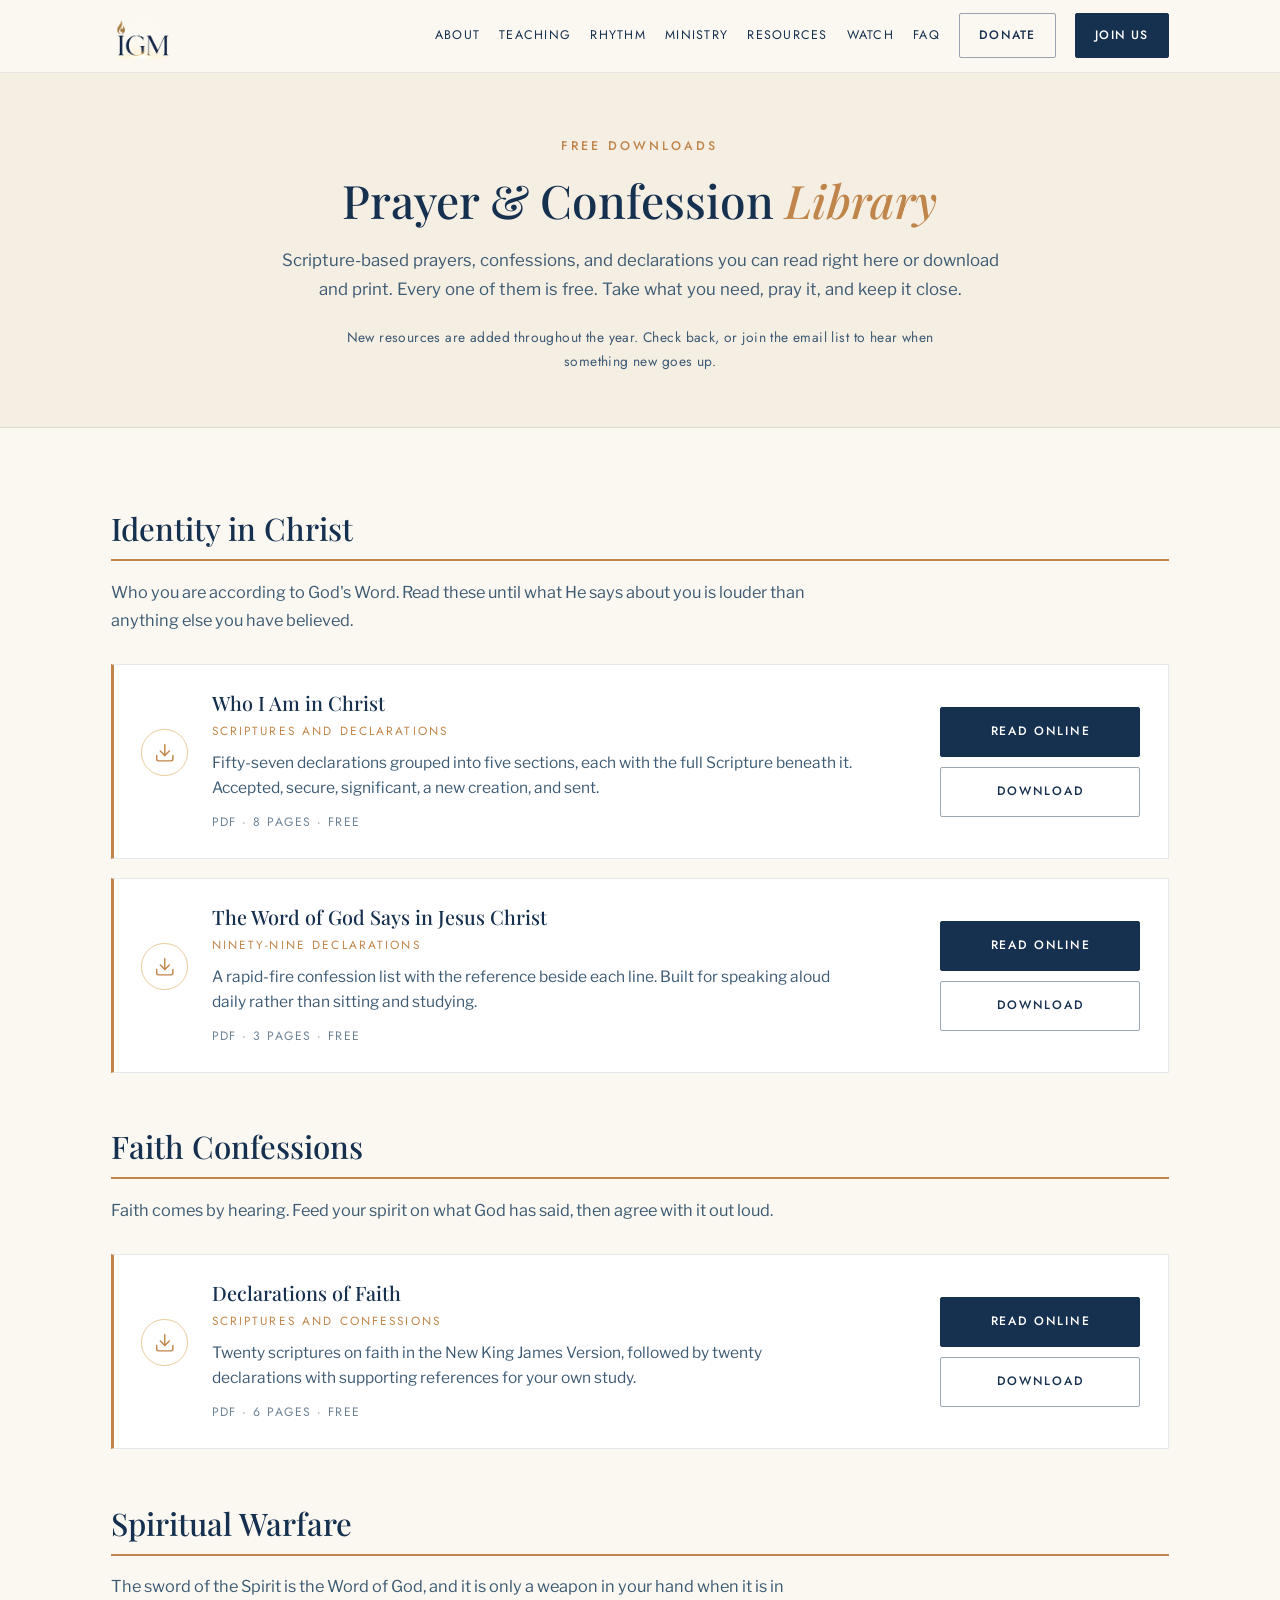
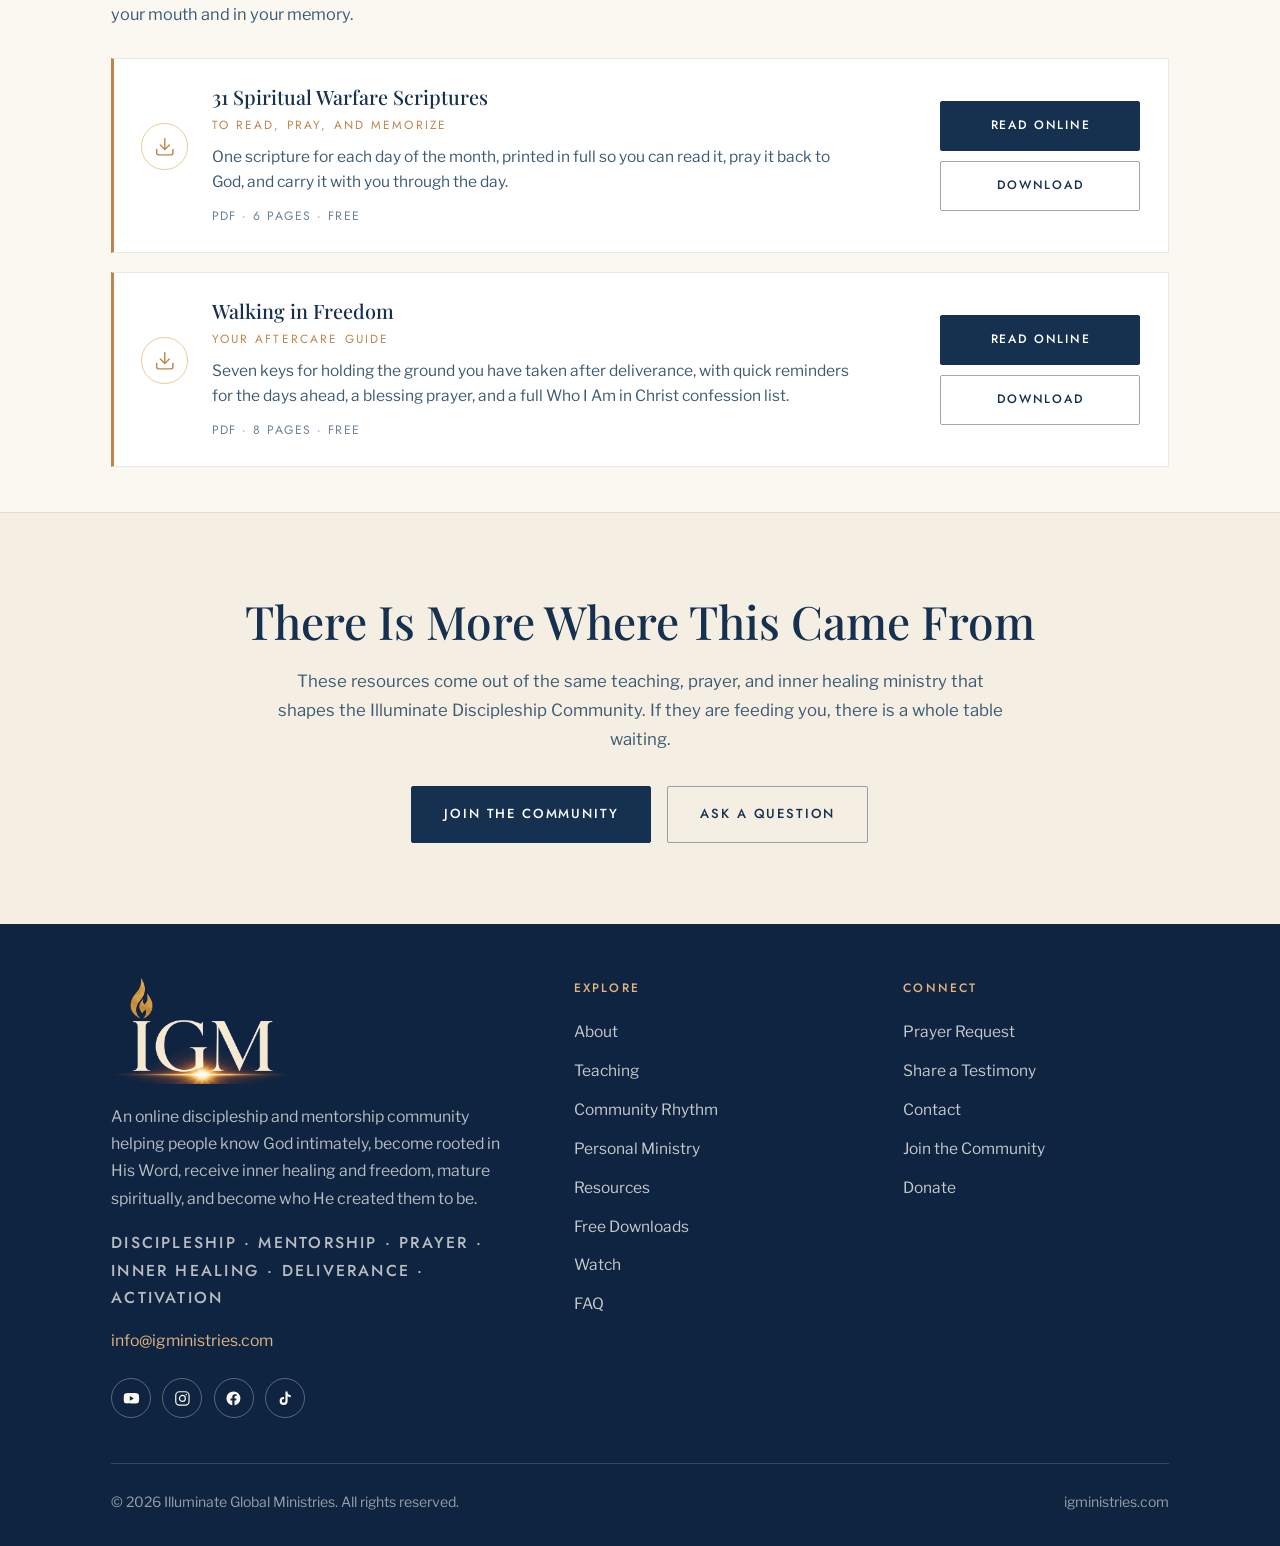
==== commit f8ff5e3f: "Add files via upload" ====
--- a/resources.html
+++ b/resources.html
@@ -244,7 +244,7 @@
         <h3>Who I Am in Christ</h3>
         <p class="dl-sub">Scriptures and Declarations</p>
         <p class="dl-desc">Fifty-seven declarations grouped into five sections, each with the full Scripture beneath it. Accepted, secure, significant, a new creation, and sent.</p>
-        <p class="dl-meta">PDF &middot; 5 pages &middot; Free</p>
+        <p class="dl-meta">PDF &middot; 8 pages &middot; Free</p>
       </div>
       <div class="dl-actions">
         <a class="btn btn-solid" href="assets/resources/IGM_Who_I_Am_In_Christ_2026.pdf" target="_blank" rel="noopener">Read Online</a>
@@ -277,7 +277,7 @@
         <h3>Declarations of Faith</h3>
         <p class="dl-sub">Scriptures and Confessions</p>
         <p class="dl-desc">Twenty scriptures on faith in the New King James Version, followed by twenty declarations with supporting references for your own study.</p>
-        <p class="dl-meta">PDF &middot; 4 pages &middot; Free</p>
+        <p class="dl-meta">PDF &middot; 6 pages &middot; Free</p>
       </div>
       <div class="dl-actions">
         <a class="btn btn-solid" href="assets/resources/IGM_Declarations_of_Faith_2026.pdf" target="_blank" rel="noopener">Read Online</a>
@@ -297,11 +297,24 @@
         <h3>31 Spiritual Warfare Scriptures</h3>
         <p class="dl-sub">To Read, Pray, and Memorize</p>
         <p class="dl-desc">One scripture for each day of the month, printed in full so you can read it, pray it back to God, and carry it with you through the day.</p>
-        <p class="dl-meta">PDF &middot; 3 pages &middot; Free</p>
+        <p class="dl-meta">PDF &middot; 6 pages &middot; Free</p>
       </div>
       <div class="dl-actions">
         <a class="btn btn-solid" href="assets/resources/IGM_31_Spiritual_Warfare_Scriptures_2026.pdf" target="_blank" rel="noopener">Read Online</a>
         <a class="btn btn-ghost" href="assets/resources/IGM_31_Spiritual_Warfare_Scriptures_2026.pdf" download>Download</a>
+      </div>
+    </article>
+    <article class="dl-item">
+      <span class="icon"><svg viewBox="0 0 24 24"><use href="#i-download"/></svg></span>
+      <div class="dl-body">
+        <h3>Walking in Freedom</h3>
+        <p class="dl-sub">Your Aftercare Guide</p>
+        <p class="dl-desc">Seven keys for holding the ground you have taken after deliverance, with quick reminders for the days ahead, a blessing prayer, and a full Who I Am in Christ confession list.</p>
+        <p class="dl-meta">PDF &middot; 8 pages &middot; Free</p>
+      </div>
+      <div class="dl-actions">
+        <a class="btn btn-solid" href="assets/resources/IGM_Walking_in_Freedom_Aftercare_Guide_2026.pdf" target="_blank" rel="noopener">Read Online</a>
+        <a class="btn btn-ghost" href="assets/resources/IGM_Walking_in_Freedom_Aftercare_Guide_2026.pdf" download>Download</a>
       </div>
     </article>
   </div>
@@ -345,7 +358,7 @@
       is a whole table waiting.
     </p>
     <div class="cta-row">
-      <a class="btn btn-solid" href="index.html#community">Join the Community</a>
+      <a class="btn btn-solid" href="https://www.skool.com/illuminate-global-ministries-8644/about" target="_blank" rel="noopener">Join the Community</a>
       <a class="btn btn-ghost" href="index.html#connect">Ask a Question</a>
     </div>
   </div>
@@ -392,7 +405,7 @@
           <li><a href="index.html#connect" data-open-tab="prayer">Prayer Request</a></li>
           <li><a href="index.html#connect" data-open-tab="testimony">Share a Testimony</a></li>
           <li><a href="index.html#connect" data-open-tab="general">Contact</a></li>
-          <li><a href="index.html#community">Join the Community</a></li>
+          <li><a href="https://www.skool.com/illuminate-global-ministries-8644/about" target="_blank" rel="noopener">Join the Community</a></li>
           <li><a href="index.html#give">Donate</a></li>
         </ul>
       </div>
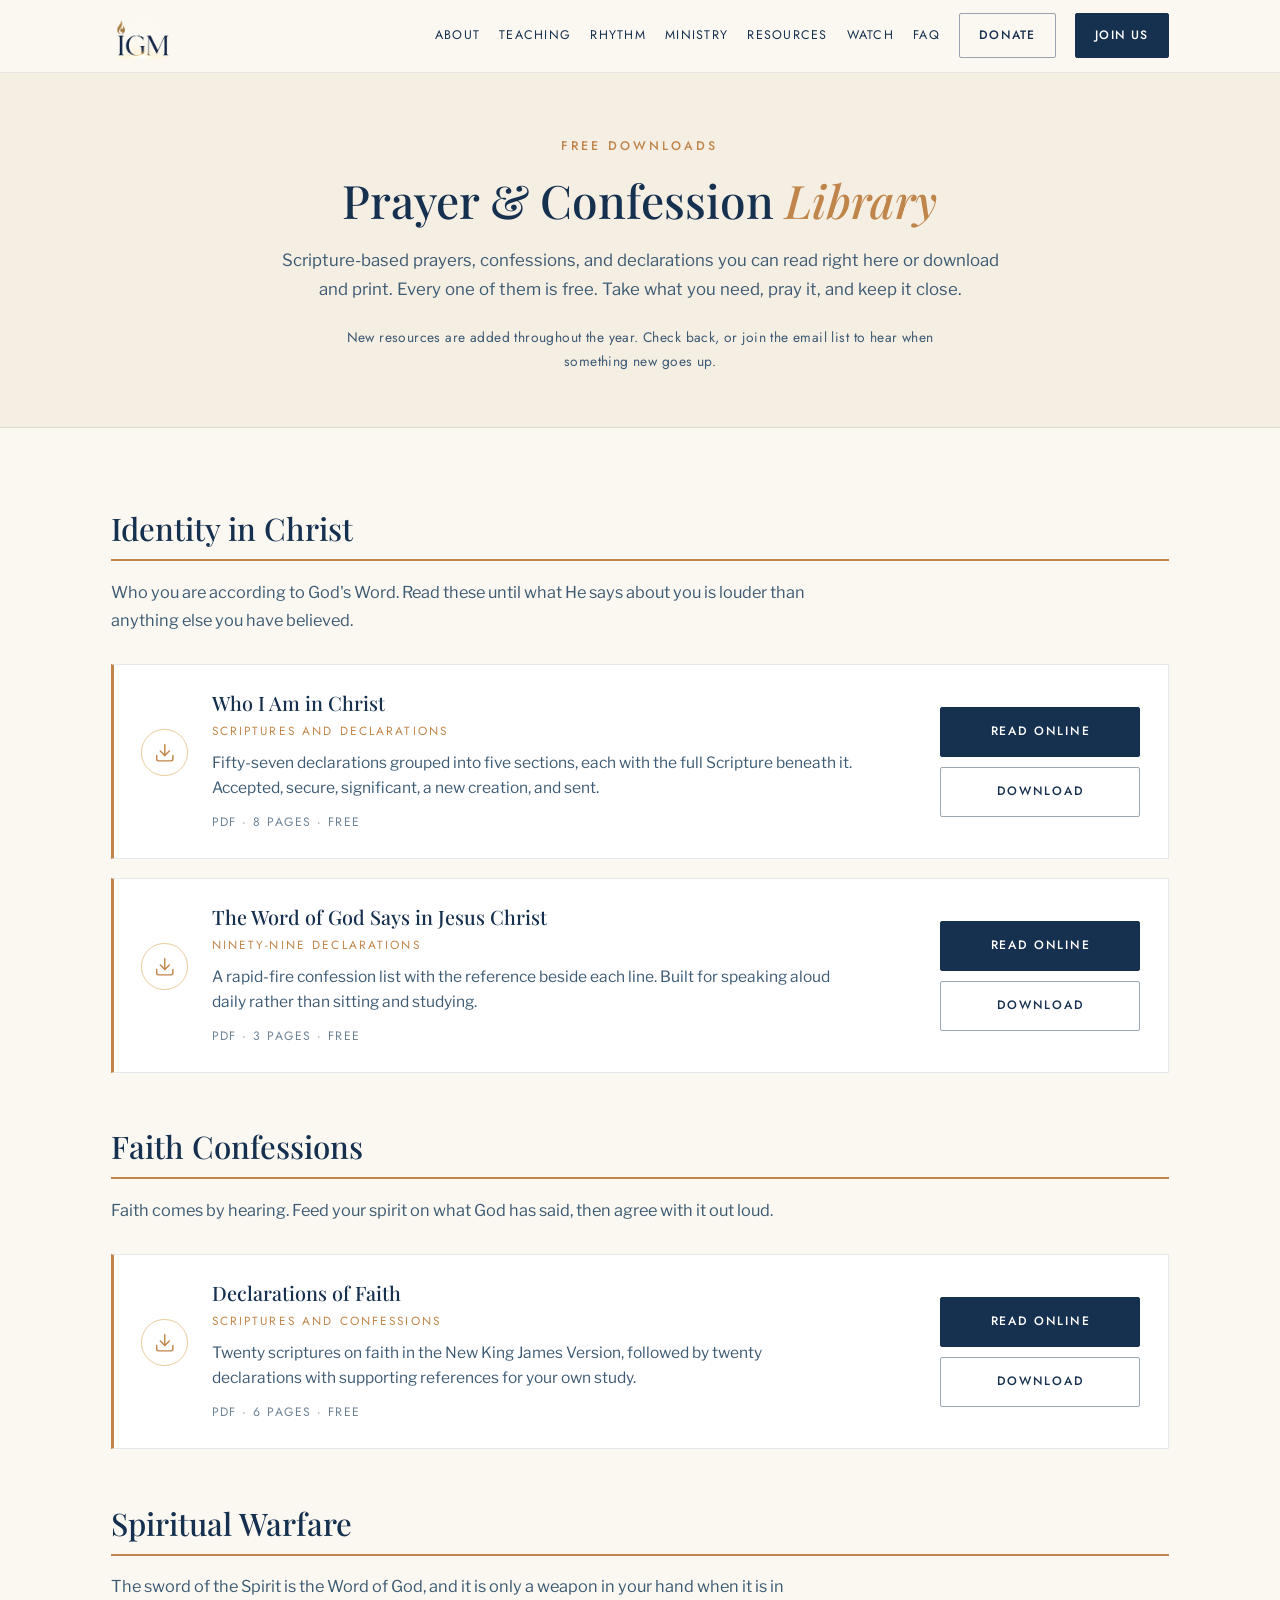
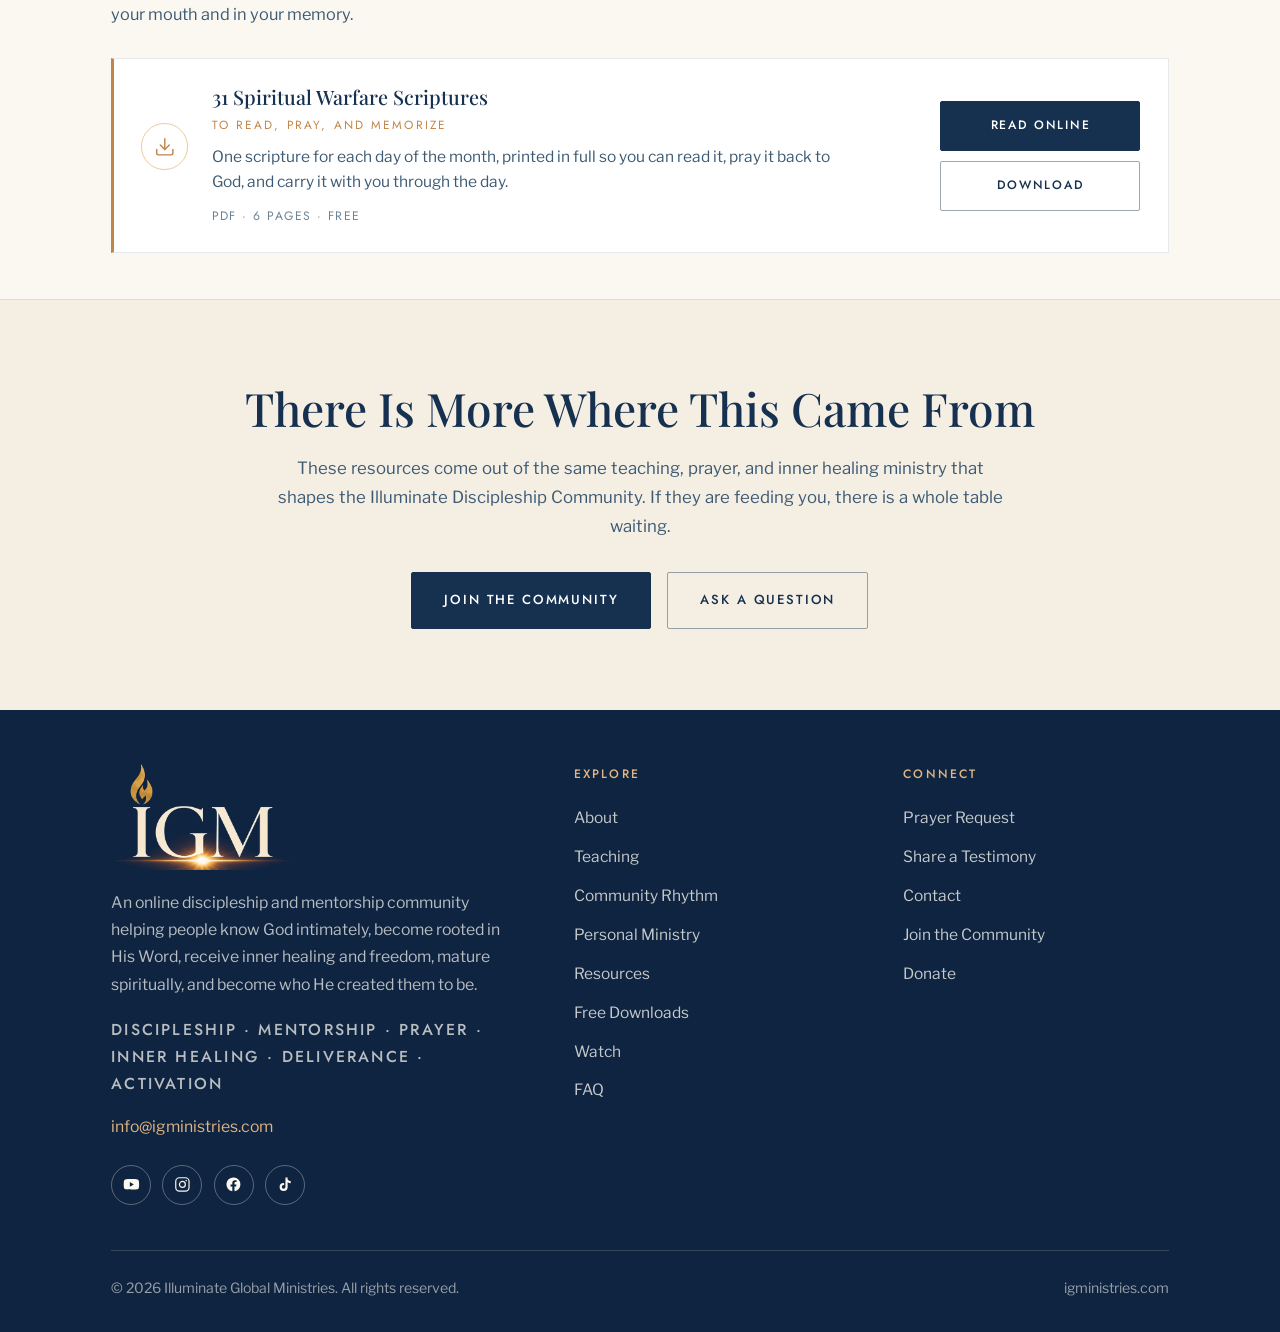
==== commit 2c3c27c4: "Add files via upload" ====
--- a/resources.html
+++ b/resources.html
@@ -304,19 +304,6 @@
         <a class="btn btn-ghost" href="assets/resources/IGM_31_Spiritual_Warfare_Scriptures_2026.pdf" download>Download</a>
       </div>
     </article>
-    <article class="dl-item">
-      <span class="icon"><svg viewBox="0 0 24 24"><use href="#i-download"/></svg></span>
-      <div class="dl-body">
-        <h3>Walking in Freedom</h3>
-        <p class="dl-sub">Your Aftercare Guide</p>
-        <p class="dl-desc">Seven keys for holding the ground you have taken after deliverance, with quick reminders for the days ahead, a blessing prayer, and a full Who I Am in Christ confession list.</p>
-        <p class="dl-meta">PDF &middot; 8 pages &middot; Free</p>
-      </div>
-      <div class="dl-actions">
-        <a class="btn btn-solid" href="assets/resources/IGM_Walking_in_Freedom_Aftercare_Guide_2026.pdf" target="_blank" rel="noopener">Read Online</a>
-        <a class="btn btn-ghost" href="assets/resources/IGM_Walking_in_Freedom_Aftercare_Guide_2026.pdf" download>Download</a>
-      </div>
-    </article>
   </div>
 </div>
 
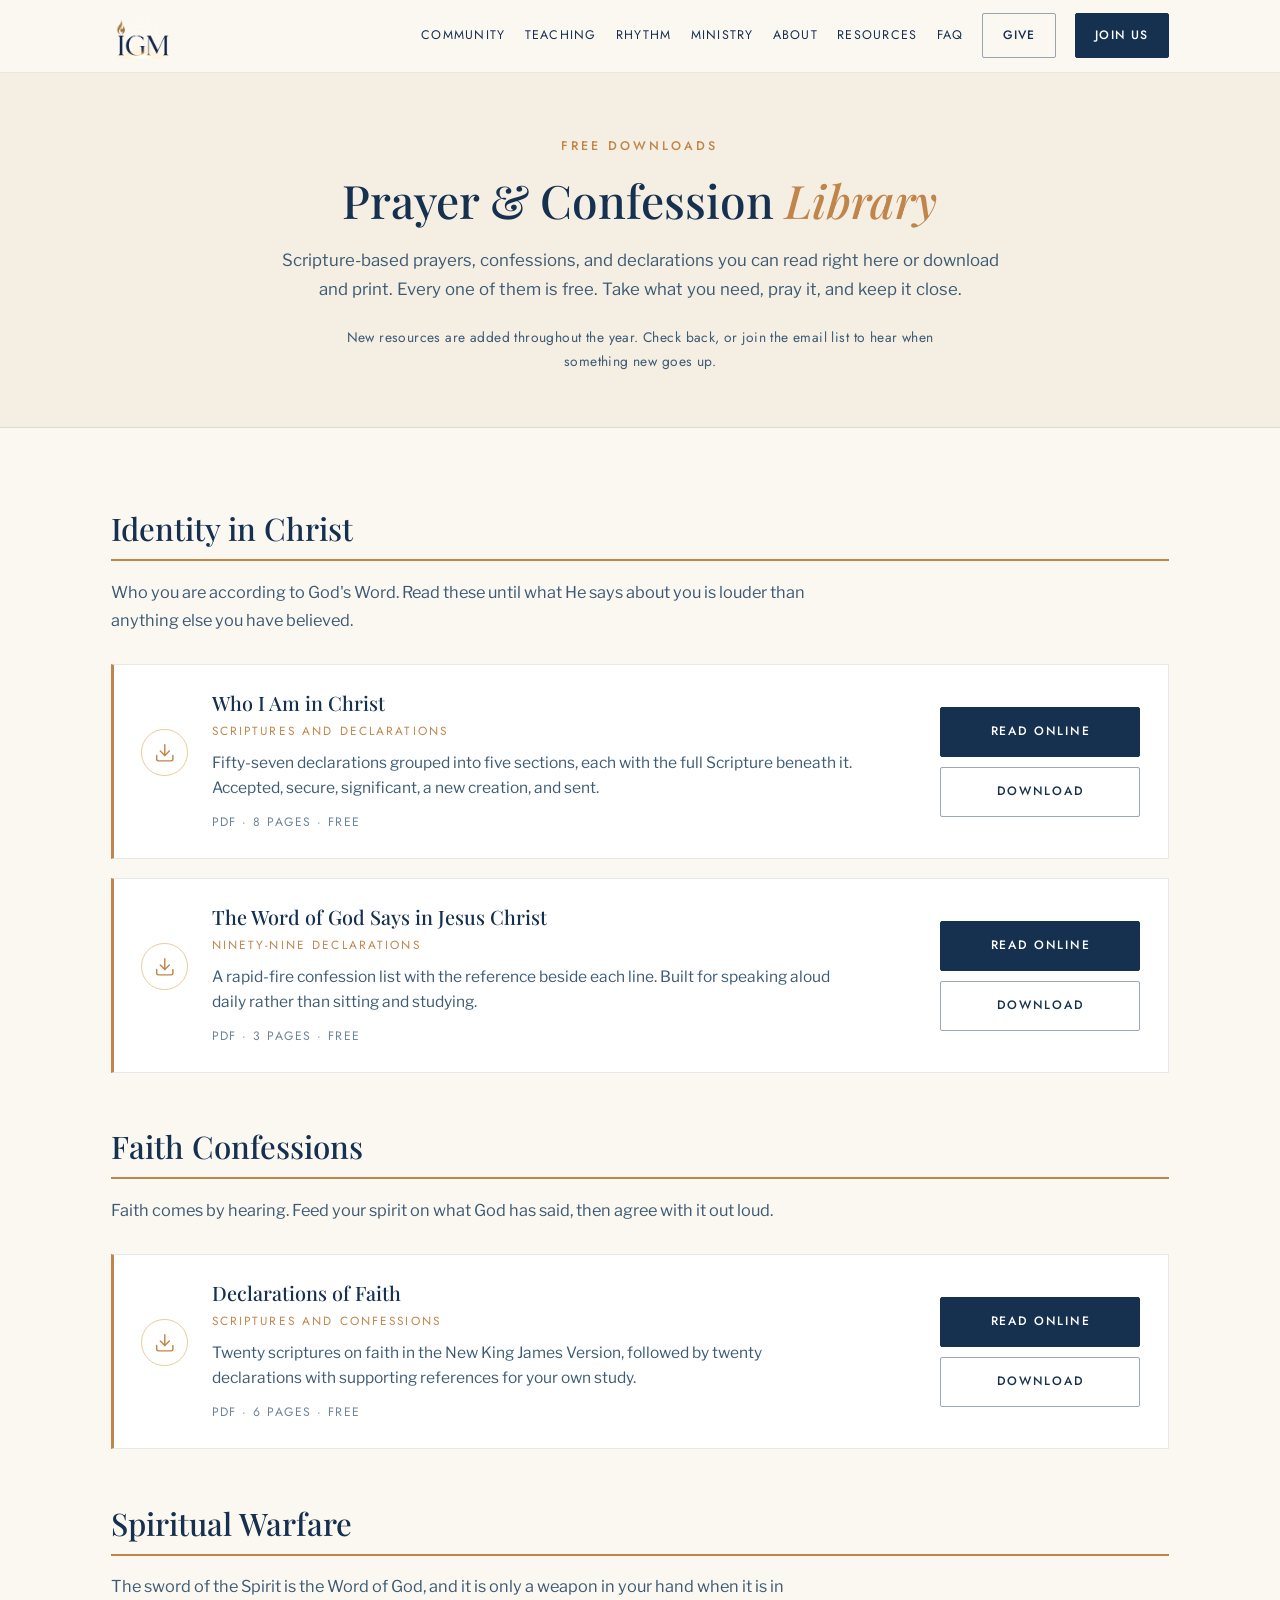
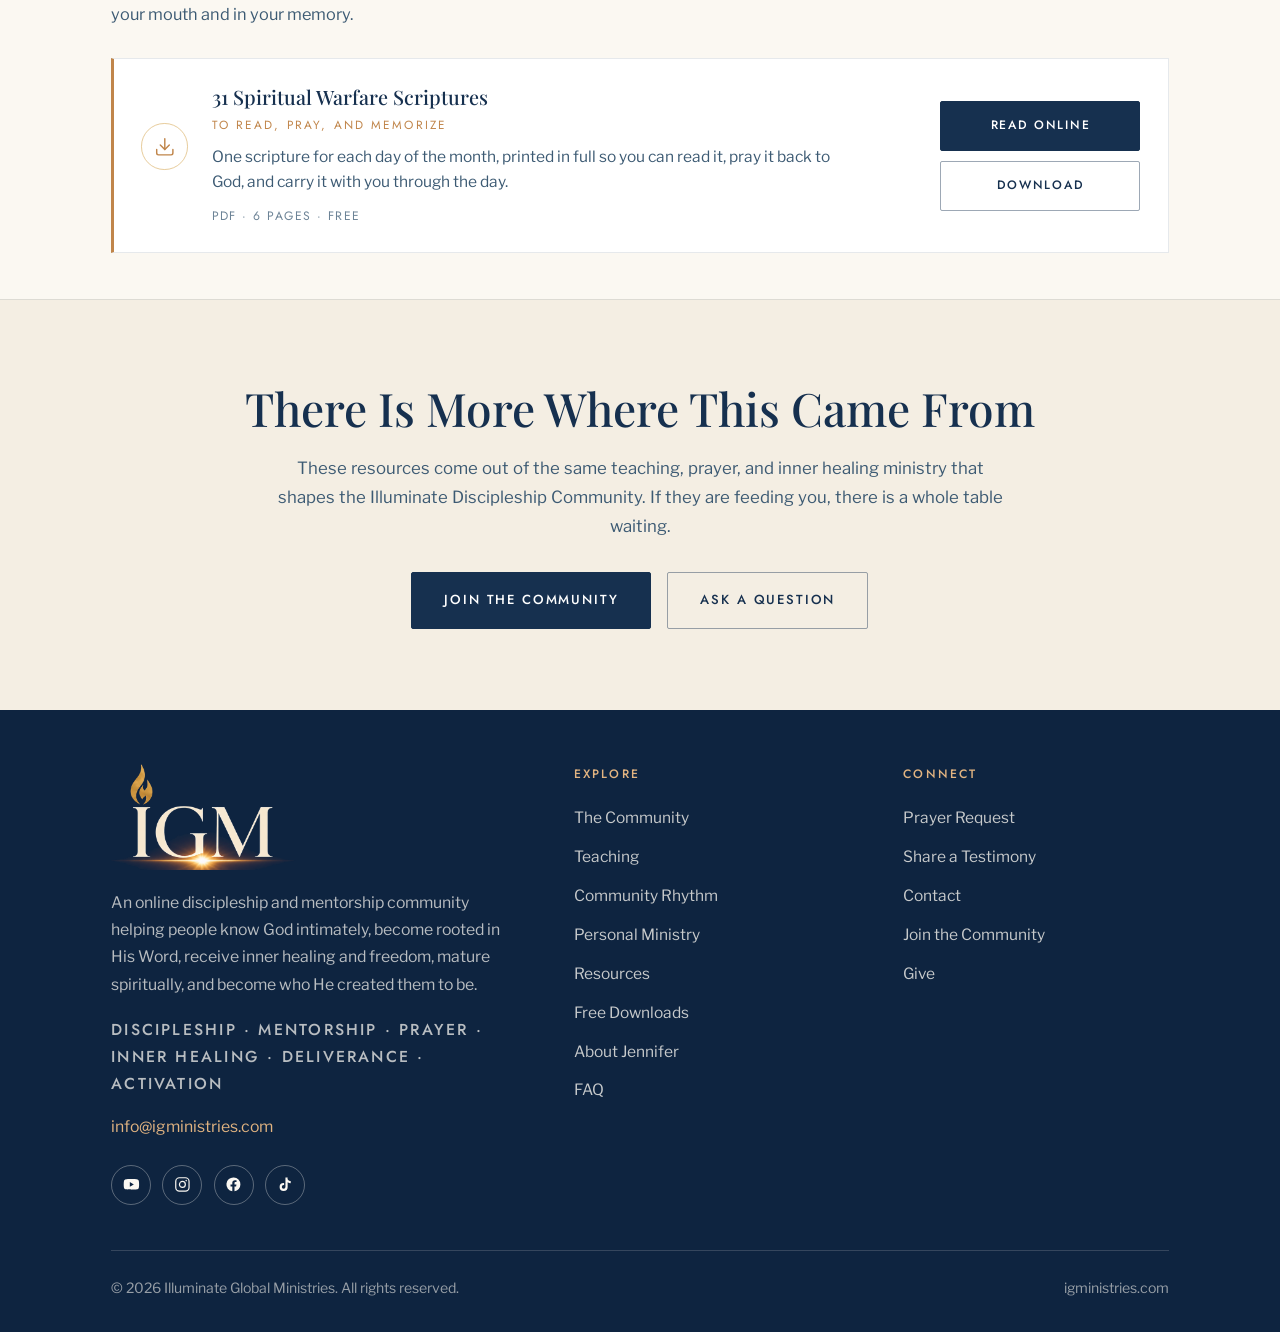
==== commit 5d9a7cd2: "Add files via upload" ====
--- a/resources.html
+++ b/resources.html
@@ -201,14 +201,14 @@
     <a href="index.html"><img class="nav-mark" src="assets/igm-mark.png" alt="Illuminate Global Ministries"></a>
     <button class="nav-toggle" id="navToggle" aria-expanded="false" aria-controls="navLinks">Menu</button>
     <nav class="nav-links" id="navLinks">
+      <a href="index.html#community">Community</a>
+      <a href="index.html#grow">Teaching</a>
+      <a href="index.html#rhythm">Rhythm</a>
+      <a href="index.html#ministry">Ministry</a>
       <a href="index.html#about">About</a>
-      <a href="index.html#teach">Teaching</a>
-      <a href="index.html#rhythm">Rhythm</a>
-      <a href="index.html#personal">Ministry</a>
       <a href="index.html#resources">Resources</a>
-      <a href="index.html#watch">Watch</a>
       <a href="index.html#faq">FAQ</a>
-      <a class="btn btn-ghost" href="index.html#give">Donate</a>
+      <a class="btn btn-ghost" href="index.html#give">Give</a>
       <a class="btn btn-solid" href="index.html#community">Join Us</a>
     </nav>
   </div>
@@ -375,13 +375,13 @@
       <div class="footer-col">
         <h4>Explore</h4>
         <ul>
-          <li><a href="index.html#about">About</a></li>
-          <li><a href="index.html#teach">Teaching</a></li>
+          <li><a href="index.html#community">The Community</a></li>
+          <li><a href="index.html#grow">Teaching</a></li>
           <li><a href="index.html#rhythm">Community Rhythm</a></li>
-          <li><a href="index.html#personal">Personal Ministry</a></li>
+          <li><a href="index.html#ministry">Personal Ministry</a></li>
           <li><a href="index.html#resources">Resources</a></li>
           <li><a href="resources.html">Free Downloads</a></li>
-          <li><a href="index.html#watch">Watch</a></li>
+          <li><a href="index.html#about">About Jennifer</a></li>
           <li><a href="index.html#faq">FAQ</a></li>
         </ul>
       </div>
@@ -393,7 +393,7 @@
           <li><a href="index.html#connect" data-open-tab="testimony">Share a Testimony</a></li>
           <li><a href="index.html#connect" data-open-tab="general">Contact</a></li>
           <li><a href="https://www.skool.com/illuminate-global-ministries-8644/about" target="_blank" rel="noopener">Join the Community</a></li>
-          <li><a href="index.html#give">Donate</a></li>
+          <li><a href="index.html#give">Give</a></li>
         </ul>
       </div>
     </div>
--- a/styles.css
+++ b/styles.css
@@ -515,6 +515,59 @@
 .social:hover{border-color:var(--gold-light);color:var(--gold-light);background:rgba(235,199,126,.1);transform:translateY(-2px)}
 .social svg{width:1.25rem;height:1.25rem}
 
+/* two-column channel layout */
+.channel-grid{
+  display:grid;grid-template-columns:repeat(2,1fr);gap:1.6rem;
+  margin-top:3rem;text-align:left;
+}
+.channel{
+  display:flex;flex-direction:column;
+  padding:2.2rem 2rem;
+  border:1px solid rgba(251,248,242,.18);
+  background:rgba(251,248,242,.045);
+}
+.channel-kicker{
+  font-family:var(--label);
+  font-size:.7rem;letter-spacing:.18em;text-transform:uppercase;
+  color:var(--gold-light);margin:0;
+}
+.channel-name{
+  font-family:var(--display);
+  font-size:1.5rem;line-height:1.25;color:#FBF8F2;
+  margin:.7rem 0 0;font-weight:400;
+}
+.channel-name em{color:var(--gold-light);font-style:italic}
+.channel-copy{
+  margin:.9rem 0 0;font-size:.98rem;
+  color:rgba(251,248,242,.78);
+}
+.channel-links{list-style:none;margin:1.6rem 0 0;padding:0}
+.channel-links li + li{margin-top:.7rem}
+.channel-links a{
+  display:flex;align-items:center;gap:.85rem;
+  text-decoration:none;color:#FBF8F2;
+}
+.channel-links .social{width:2.5rem;height:2.5rem;flex:0 0 auto}
+.channel-links .social svg{width:1.05rem;height:1.05rem}
+.channel-links a:hover .social{
+  border-color:var(--gold-light);color:var(--gold-light);
+  background:rgba(235,199,126,.1);
+}
+.cl-text{display:flex;flex-direction:column;line-height:1.3}
+.cl-name{font-size:.95rem;color:#FBF8F2}
+.cl-handle{
+  font-size:.82rem;color:rgba(251,248,242,.6);
+  word-break:break-all;transition:color .22s;
+}
+.channel-links a:hover .cl-handle{color:var(--gold-light)}
+.channel .btn{margin-top:1.9rem;align-self:flex-start;text-align:center}
+
+@media (max-width:820px){
+  .channel-grid{grid-template-columns:1fr;gap:1.2rem}
+  .channel{padding:1.9rem 1.5rem}
+  .channel .btn{align-self:stretch}
+}
+
 /* ==========================================================================
    FAQ
    ========================================================================== */
@@ -634,6 +687,46 @@
 .give .eyebrow{color:var(--gold-light)}
 .give .section-lead{color:rgba(251,248,242,.84);margin-inline:auto}
 .give-note{margin-top:1.8rem;font-size:.94rem;color:rgba(251,248,242,.66)}
+
+.ways-grid{
+  display:grid;grid-template-columns:repeat(3,1fr);gap:1.2rem;
+  margin-top:2.6rem;
+}
+.way{
+  display:flex;flex-direction:column;align-items:center;
+  padding:1.9rem 1.4rem;
+  border:1px solid rgba(251,248,242,.18);
+  background:rgba(251,248,242,.045);
+}
+.way-label{
+  font-family:var(--label);
+  font-size:.72rem;letter-spacing:.18em;text-transform:uppercase;
+  color:var(--gold-light);margin:0;
+}
+.way-handle{
+  margin:.65rem 0 0;font-size:1rem;color:#FBF8F2;
+  word-break:break-word;
+}
+.way .btn{margin-top:1.5rem;align-self:stretch;text-align:center}
+.give-thanks{
+  margin-top:2.2rem;font-size:1rem;
+  color:rgba(251,248,242,.82);
+}
+.give-disclosure{
+  margin:2.6rem auto 0;max-width:46rem;
+  padding-top:1.6rem;
+  border-top:1px solid rgba(251,248,242,.16);
+}
+.give-disclosure p{
+  font-size:.86rem;line-height:1.65;
+  color:rgba(251,248,242,.6);
+}
+.give-disclosure p + p{margin-top:.8rem}
+.give-disclosure strong{color:rgba(251,248,242,.82)}
+
+@media (max-width:820px){
+  .ways-grid{grid-template-columns:1fr;gap:1rem}
+}
 
 /* ==========================================================================
    FOOTER
@@ -817,3 +910,217 @@
   .dl-item .icon{margin-bottom:.2rem}
   .dl-actions{flex-direction:column}
 }
+
+
+/* ==========================================================================
+   OCTOBER 2026 REFRESH
+   Clean, calm, ministry-first. Motion is limited to the light rays,
+   gentle parallax, fades, and slide-ins.
+   ========================================================================== */
+section{position:relative}
+.on-navy > .wrap,.hero > .wrap,.band-inner{position:relative;z-index:2}
+
+/* header */
+.site-header{transition:box-shadow .3s, background .3s}
+.site-header.scrolled{box-shadow:0 6px 24px rgba(22,48,79,.08);background:rgba(251,248,242,.98)}
+.nav-mark{transition:height .3s}
+.site-header.scrolled .nav-mark{height:38px}
+
+/* ---------- HERO ---------- */
+.hero{min-height:calc(100vh - 70px);min-height:calc(100svh - 70px);display:flex;align-items:center;
+  padding:clamp(3rem,8vh,5rem) 0 clamp(5rem,12vh,7rem)}
+.hero .wrap{width:100%}
+.hero-inner{will-change:transform,opacity}
+.hero-logo{width:min(300px,56vw);margin-bottom:1rem}
+.hero .tagline{margin-bottom:1rem}
+.hero h1{font-size:clamp(2.3rem,5.4vw,4rem)}
+.hero-lede{font-size:clamp(1.05rem,1.6vw,1.2rem);max-width:36rem}
+.hero .cta-row{justify-content:center;margin-top:2.2rem}
+.load-in{opacity:0;transform:translateY(18px);animation:loadIn .9s cubic-bezier(.22,.61,.36,1) forwards;animation-delay:var(--d,0ms)}
+@keyframes loadIn{to{opacity:1;transform:none}}
+.scroll-cue{position:absolute;left:50%;bottom:clamp(1.2rem,4vh,2.4rem);transform:translateX(-50%);z-index:3;
+  width:26px;height:42px;border:1.5px solid rgba(22,48,79,.45);border-radius:14px;transition:opacity .3s}
+.scroll-cue span{position:absolute;left:50%;top:8px;width:4px;height:8px;margin-left:-2px;border-radius:2px;
+  background:var(--gold);animation:cue 1.8s ease-in-out infinite}
+@keyframes cue{0%{opacity:0;transform:translateY(0)}30%{opacity:1}100%{opacity:0;transform:translateY(14px)}}
+@media (max-height:820px),(max-width:760px){.scroll-cue{display:none}}
+
+/* ---------- COMMUNITY ---------- */
+.community{background:var(--bg-alt)}
+.community-grid{display:grid;grid-template-columns:1.1fr .9fr;gap:clamp(2.5rem,6vw,5rem);align-items:center}
+.community .price-card{margin:0;max-width:none;text-align:left;box-shadow:0 24px 50px rgba(14,36,64,.18)}
+.card-label{font-family:var(--label);font-weight:500;font-size:.74rem;letter-spacing:.16em;text-transform:uppercase;
+  color:var(--gold-light);margin-bottom:1.1rem;line-height:1.6}
+.community .price-list{margin:1.6rem 0 1.8rem}
+.steps{list-style:none;margin-top:2.2rem;display:grid;gap:1.1rem}
+.steps li{display:flex;gap:1.1rem;align-items:flex-start;padding:1.1rem 1.2rem;background:var(--card);
+  border:1px solid rgba(22,48,79,.08);border-left:3px solid var(--gold-rule)}
+.steps span{font-family:var(--display);font-style:italic;font-size:1.6rem;line-height:1;color:var(--gold);flex:none;min-width:2.2rem}
+.steps h3{font-family:var(--display);font-weight:500;font-size:1.12rem;line-height:1.3}
+.steps p{color:var(--slate);font-size:.96rem;margin-top:.15rem}
+
+/* ---------- WHAT WE TEACH ---------- */
+.grow{background:var(--bg)}
+
+/* ---------- MISSION BAND ---------- */
+.band{position:relative;overflow:hidden;color:#FBF8F2;padding:clamp(5.5rem,16vh,9rem) 0;background:var(--navy-deep)}
+.band-bg{position:absolute;inset:-30% 0;pointer-events:none;will-change:transform;
+  background:
+    radial-gradient(40% 50% at 50% 30%, rgba(226,180,129,.3), transparent 70%),
+    repeating-conic-gradient(from 180deg at 50% 0%, rgba(255,255,255,.07) 0deg 1.4deg, rgba(255,255,255,0) 1.4deg 8deg),
+    radial-gradient(120% 90% at 50% 0%, #24466E 0%, #16304F 55%, #0E2440 100%)}
+.band .eyebrow{color:var(--gold-light)}
+.band-title{font-family:var(--display);font-weight:500;font-size:clamp(2.2rem,5vw,3.8rem);line-height:1.15}
+.band-title em{color:var(--gold-light);font-style:italic}
+.band-verse{margin:2rem auto 0;max-width:40rem;font-family:var(--display);font-style:italic;
+  font-size:clamp(1.15rem,2vw,1.45rem);line-height:1.55;color:rgba(251,248,242,.92)}
+.band-verse cite{display:block;margin-top:.9rem;font-style:normal;font-family:var(--label);font-size:.76rem;
+  letter-spacing:.18em;text-transform:uppercase;color:var(--gold-light)}
+.values-line{margin-top:2.6rem;font-family:var(--label);font-size:.8rem;letter-spacing:.2em;text-transform:uppercase;
+  color:rgba(251,248,242,.75);display:flex;flex-wrap:wrap;justify-content:center;align-items:center;gap:.6rem 1.1rem}
+.values-line i{width:1px;height:12px;background:rgba(226,180,129,.6);display:inline-block}
+
+/* ---------- RHYTHM ---------- */
+.rhythm{background:var(--bg-alt)}
+.tabs{display:flex;justify-content:center;flex-wrap:wrap;gap:.5rem;margin:2.4rem auto 0;
+  padding:.4rem;background:var(--card);border:1px solid rgba(22,48,79,.1);border-radius:999px;width:max-content;max-width:100%}
+.tab{font-family:var(--label);font-weight:500;font-size:.78rem;letter-spacing:.13em;text-transform:uppercase;
+  color:var(--navy);background:transparent;border:0;border-radius:999px;padding:.8rem 1.4rem;cursor:pointer;transition:background .3s,color .3s}
+.tab:hover{color:var(--gold)}
+.tab[aria-selected="true"]{background:var(--navy);color:#fff}
+.tab-panel{margin-top:2.4rem}
+.tab-panel[hidden]{display:none}
+.tab-panel.active .rcard,.tab-panel.active .srow{animation:tabIn .6s cubic-bezier(.22,.61,.36,1) both}
+.tab-panel.active > * > :nth-child(2){animation-delay:.08s}
+.tab-panel.active > * > :nth-child(3){animation-delay:.16s}
+.tab-panel.active > * > :nth-child(4){animation-delay:.24s}
+@keyframes tabIn{from{opacity:0;transform:translateY(18px)}to{opacity:1;transform:none}}
+
+/* gatherings: one clean full-width row each */
+.schedule-list{max-width:62rem;margin:0 auto;background:var(--card);border:1px solid rgba(22,48,79,.1);border-top:3px solid var(--gold-rule)}
+.srow{display:grid;grid-template-columns:15rem 1fr auto;gap:clamp(1rem,3vw,2.5rem);align-items:center;
+  padding:1.5rem clamp(1.3rem,3vw,2.2rem);border-bottom:1px solid rgba(22,48,79,.1)}
+.srow:last-child{border-bottom:0}
+.s-when{font-family:var(--label);font-weight:500;font-size:.78rem;letter-spacing:.13em;text-transform:uppercase;color:var(--gold);line-height:1.5}
+.s-when span{display:block;color:var(--slate);letter-spacing:.08em;margin-top:.15rem}
+.s-what h3{font-family:var(--display);font-weight:500;font-size:1.22rem;line-height:1.3}
+.s-what p{color:var(--slate);font-size:.97rem;margin-top:.15rem}
+.s-where{font-family:var(--label);font-size:.68rem;letter-spacing:.14em;text-transform:uppercase;color:var(--navy);
+  border:1px solid rgba(22,48,79,.25);padding:.35rem .75rem;white-space:nowrap}
+
+.rhythm-grid{display:grid;gap:clamp(1rem,2vw,1.4rem);grid-template-columns:repeat(3,1fr)}
+.rcard{background:var(--card);border:1px solid rgba(22,48,79,.09);border-top:3px solid var(--gold-rule);
+  padding:1.8rem 1.5rem;display:flex;flex-direction:column}
+.rcard .when{font-family:var(--label);font-weight:500;font-size:.72rem;letter-spacing:.14em;text-transform:uppercase;color:var(--gold);margin-bottom:.6rem}
+.rcard h3{font-family:var(--display);font-weight:500;font-size:1.2rem;line-height:1.3;margin-bottom:.4rem}
+.rcard p{color:var(--slate);font-size:.97rem}
+.rcard.soon{border-top-color:rgba(22,48,79,.25);background:rgba(255,255,255,.65)}
+.rcard.soon .when{color:var(--slate)}
+.tab-cta{margin-top:2rem}
+
+/* ---------- PERSONAL MINISTRY ---------- */
+.ministry{background:radial-gradient(120% 70% at 50% 0%, #1F3F64 0%, #16304F 45%, #0E2440 100%);color:#FBF8F2;
+  padding-top:clamp(6rem,14vh,8rem)}
+.wave{position:absolute;left:0;width:100%;height:60px;z-index:1;pointer-events:none}
+.wave-top{top:-1px;fill:var(--bg-alt)}
+.ministry .section-title{color:#FBF8F2}
+.ministry .eyebrow{color:var(--gold-light)}
+.ministry .section-lead{color:rgba(251,248,242,.8);max-width:40rem}
+.offers{margin:3.4rem auto 0;max-width:68rem;display:grid;gap:2rem}
+.offer{position:relative;background:linear-gradient(160deg,#22446B,#112844);
+  border:1px solid rgba(226,180,129,.28);box-shadow:0 30px 70px rgba(4,14,28,.45);
+  padding:clamp(1.8rem,3.5vw,2.8rem);
+  opacity:0;transition:opacity .8s ease, transform .9s cubic-bezier(.22,.61,.36,1)}
+.offer[data-side="left"]{transform:translateX(-90px)}
+.offer[data-side="right"]{transform:translateX(90px)}
+.offer.in{opacity:1;transform:none}
+.offer::after{content:"";position:absolute;inset:10px;border:1px solid rgba(226,180,129,.14);pointer-events:none}
+.offer-top{display:flex;gap:clamp(1rem,2.5vw,1.8rem);align-items:flex-start;padding-bottom:1.4rem;
+  border-bottom:1px solid rgba(251,248,242,.14)}
+.offer-num{font-family:var(--display);font-style:italic;font-size:clamp(2.8rem,5vw,4.2rem);line-height:.9;color:var(--gold-light)}
+.offer .kicker{font-family:var(--label);font-weight:500;font-size:.72rem;letter-spacing:.18em;text-transform:uppercase;color:var(--gold-light);margin-bottom:.45rem}
+.offer h3{font-family:var(--display);font-weight:500;font-size:clamp(1.55rem,2.8vw,2.1rem);line-height:1.2;color:#FBF8F2}
+.offer h3 em{color:var(--gold-light)}
+.offer-tag{font-family:var(--display);font-style:italic;color:rgba(251,248,242,.78);margin-top:.35rem;font-size:1.05rem}
+.offer-cols{display:grid;grid-template-columns:1.15fr .85fr;gap:clamp(1.5rem,4vw,3rem);margin-top:1.6rem}
+.offer-text p{color:rgba(251,248,242,.84);font-size:1rem}
+.offer-text p + p{margin-top:.9rem}
+.offer .fine{font-size:.88rem!important;font-style:italic;color:rgba(251,248,242,.6)!important}
+.offer-verse{margin-top:1.4rem;padding-left:1rem;border-left:2px solid var(--gold-light);
+  font-family:var(--display);font-style:italic;font-size:1.1rem;color:#FBF8F2}
+.offer-verse cite{display:block;margin-top:.35rem;font-style:normal;font-family:var(--label);font-size:.7rem;letter-spacing:.16em;text-transform:uppercase;color:var(--gold-light)}
+.offer-side{background:rgba(251,248,242,.06);border:1px solid rgba(251,248,242,.12);padding:1.5rem 1.4rem;display:flex;flex-direction:column}
+.side-label{font-family:var(--label);font-weight:500;font-size:.72rem;letter-spacing:.18em;text-transform:uppercase;color:var(--gold-light);margin-bottom:.8rem}
+.ticks{list-style:none;margin-bottom:1.3rem}
+.ticks li{position:relative;padding-left:1.4rem;margin-bottom:.55rem;color:rgba(251,248,242,.88);font-size:.95rem;line-height:1.5}
+.ticks li::before{content:"";position:absolute;left:0;top:.72em;width:.75rem;height:1px;background:var(--gold-light)}
+.side-note{font-size:.88rem;font-style:italic;color:rgba(251,248,242,.65);margin:-.3rem 0 1.2rem}
+.offer-side .btn{margin-top:auto}
+.ways{list-style:none;margin-bottom:1.4rem}
+.ways li{display:flex;flex-direction:column;padding:.6rem 0;border-bottom:1px solid rgba(251,248,242,.12)}
+.ways li:last-child{border-bottom:0}
+.ways b{font-family:var(--label);font-weight:500;font-size:.7rem;letter-spacing:.18em;text-transform:uppercase;color:var(--gold-light)}
+.ways span{color:rgba(251,248,242,.88);font-size:.95rem;margin-top:.15rem}
+@media (min-width:1000px) and (min-height:760px){
+  .offers{gap:0}
+  .offer{position:sticky;top:calc(96px + var(--i,0) * 22px);margin-bottom:12vh;transform-origin:50% 0}
+  .offer:last-child{margin-bottom:0}
+}
+
+/* ---------- FOUNDER ---------- */
+.founder{background:var(--bg)}
+.founder-grid{display:grid;grid-template-columns:.85fr 1.15fr;gap:clamp(2.5rem,6vw,5rem);align-items:center}
+.founder-media{position:relative}
+.portrait{position:relative;top:auto;margin:0}
+.portrait img{width:100%;aspect-ratio:4/5;object-fit:cover;border:0;border-radius:200px 200px 4px 4px;
+  box-shadow:0 30px 60px rgba(14,36,64,.22)}
+.portrait::after{display:none}
+.founder-copy .lead-line{font-family:var(--display);font-style:italic;font-size:clamp(1.15rem,1.9vw,1.35rem);
+  line-height:1.5;color:var(--navy);margin-top:1.3rem}
+.founder-copy p{color:var(--slate)}
+.founder-copy p + p{margin-top:1rem}
+.founder-quote{margin:clamp(3rem,7vh,4.5rem) auto 0;max-width:46rem;text-align:center;padding-top:2.2rem;
+  border-top:1px solid rgba(192,133,74,.4);
+  font-family:var(--display);font-style:italic;font-size:clamp(1.3rem,2.4vw,1.75rem);line-height:1.5;color:var(--navy)}
+.founder-quote cite{display:block;margin-top:1rem;font-style:normal;font-family:var(--label);font-size:.76rem;letter-spacing:.18em;text-transform:uppercase;color:var(--gold)}
+.center-row{justify-content:center}
+
+/* ---------- FAQ ---------- */
+.faq-list{max-width:50rem;margin:2.6rem auto 0;border-top:1px solid rgba(22,48,79,.15)}
+.faq-a.open{animation:faqIn .35s ease both}
+@keyframes faqIn{from{opacity:0;transform:translateY(-6px)}to{opacity:1;transform:none}}
+
+.reveal.zoom{transform:scale(.96)}
+.reveal.zoom.in{transform:none}
+[data-speed]{will-change:transform}
+
+/* ---------- responsive ---------- */
+@media (max-width:1060px){
+  .community-grid,.founder-grid{grid-template-columns:1fr}
+  .founder-media{max-width:24rem;margin:0 auto}
+}
+@media (max-width:860px){
+  .offer-cols{grid-template-columns:1fr}
+  .rhythm-grid{grid-template-columns:1fr}
+  .srow{grid-template-columns:1fr;gap:.5rem}
+  .s-where{justify-self:start}
+}
+@media (max-width:760px){
+  .tabs{border-radius:14px;width:100%}
+  .tab{flex:1 1 auto;padding:.75rem .9rem;font-size:.72rem}
+  .offer[data-side="left"],.offer[data-side="right"]{transform:translateY(40px)}
+  .offer.in{transform:none}
+  .offer-top{flex-direction:column;gap:.4rem}
+}
+@media (prefers-reduced-motion:reduce){
+  .load-in,.offer{opacity:1!important;transform:none!important;animation:none}
+  [data-speed]{transform:none!important}
+}
+
+/* plain icons in the watch section, no circles */
+.channel-links .social{border:0;width:1.6rem;height:1.6rem;background:none!important;color:var(--gold-light)}
+.channel-links .social svg{width:1.15rem;height:1.15rem}
+/* text-only teaching and resource cards */
+.topic{border-top:3px solid var(--gold-rule);padding:1.8rem 1.5rem}
+.topic h3{font-size:1.18rem}
+.resources .card{padding-top:2rem}
